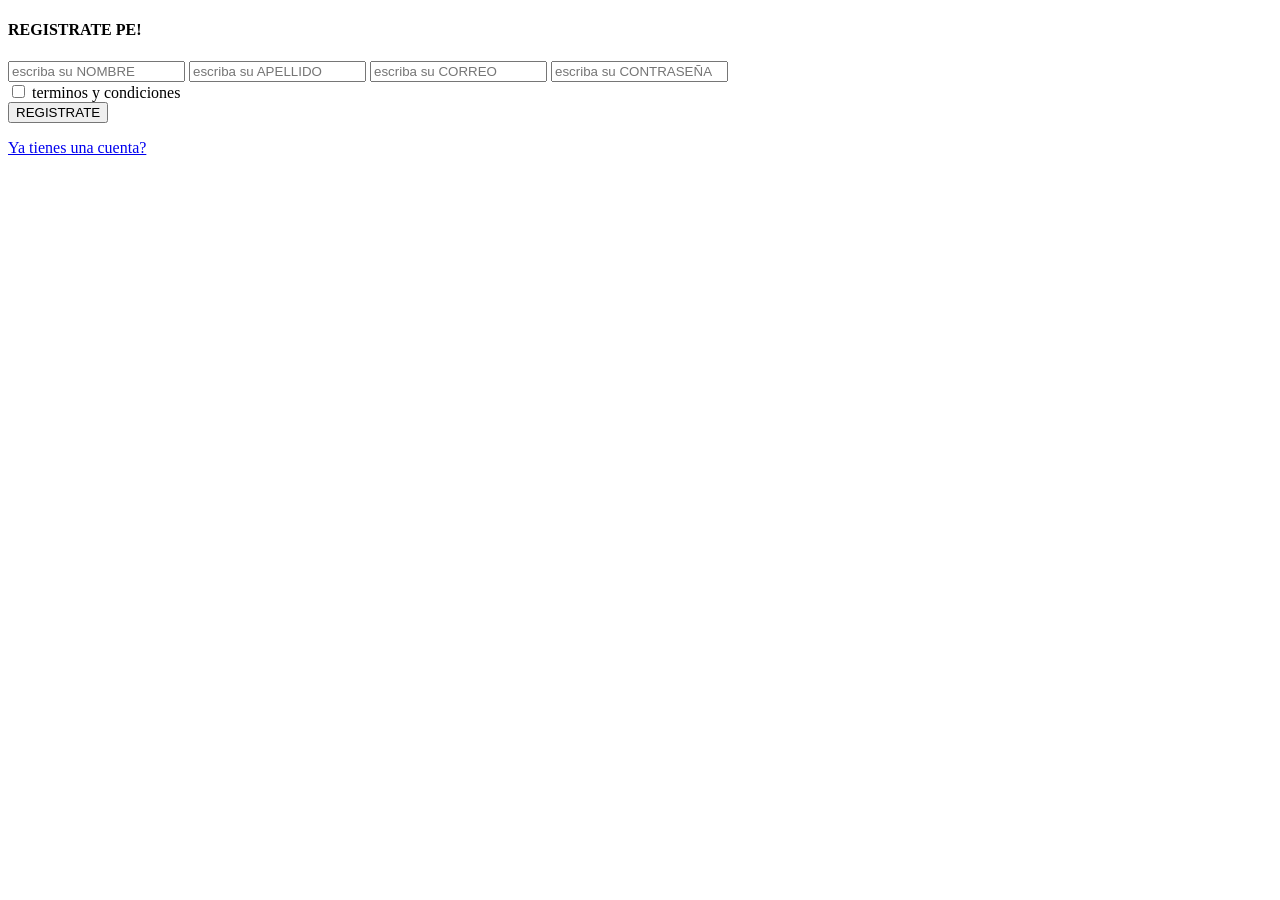
==== index.html @ 153dcfad "Create index.html" ====
<!DOCTYPE html>
<html lang="en">
<head>
    <meta charset="UTF-8">
    <meta http-equiv="X-UA-Compatible" content="IE=edge">
    <meta name="viewport" content="width=device-width, initial-scale=1.0">
    <link rel="stylesheet" href="estilos.css">
    <title>FORMULARIO</title>
    <script src="java.js"></script>
</head>
<body>
    <form action="ancajimatitoperu@gmail.com" method="get" onsubmit="return validar();">
    <div class="formulario">
        <h4>REGISTRATE PE!</h4>
        <input class="registro" id="nombre" type="text" name="name" placeholder="escriba su NOMBRE" >
        <input class="registro" id="apellido" type="text"  name="apellido"placeholder="escriba su APELLIDO" >
        <input class="registro" id="correo" type="email" name="mail" placeholder="escriba su CORREO" required >
        <input class="registro" id="password" type="password" name="password" placeholder="escriba su CONTRASEÑA" >
        
        <div class="termino">
            <input  id="chet" type="checkbox" >
            <label for="chet"> terminos y condiciones</label>
           
        </div>
        
        <input id="botom" type="submit" value="REGISTRATE" >
        <P><a href="#">Ya tienes una cuenta?</a></P>
        
    </div>
</form>
</body>
</html>
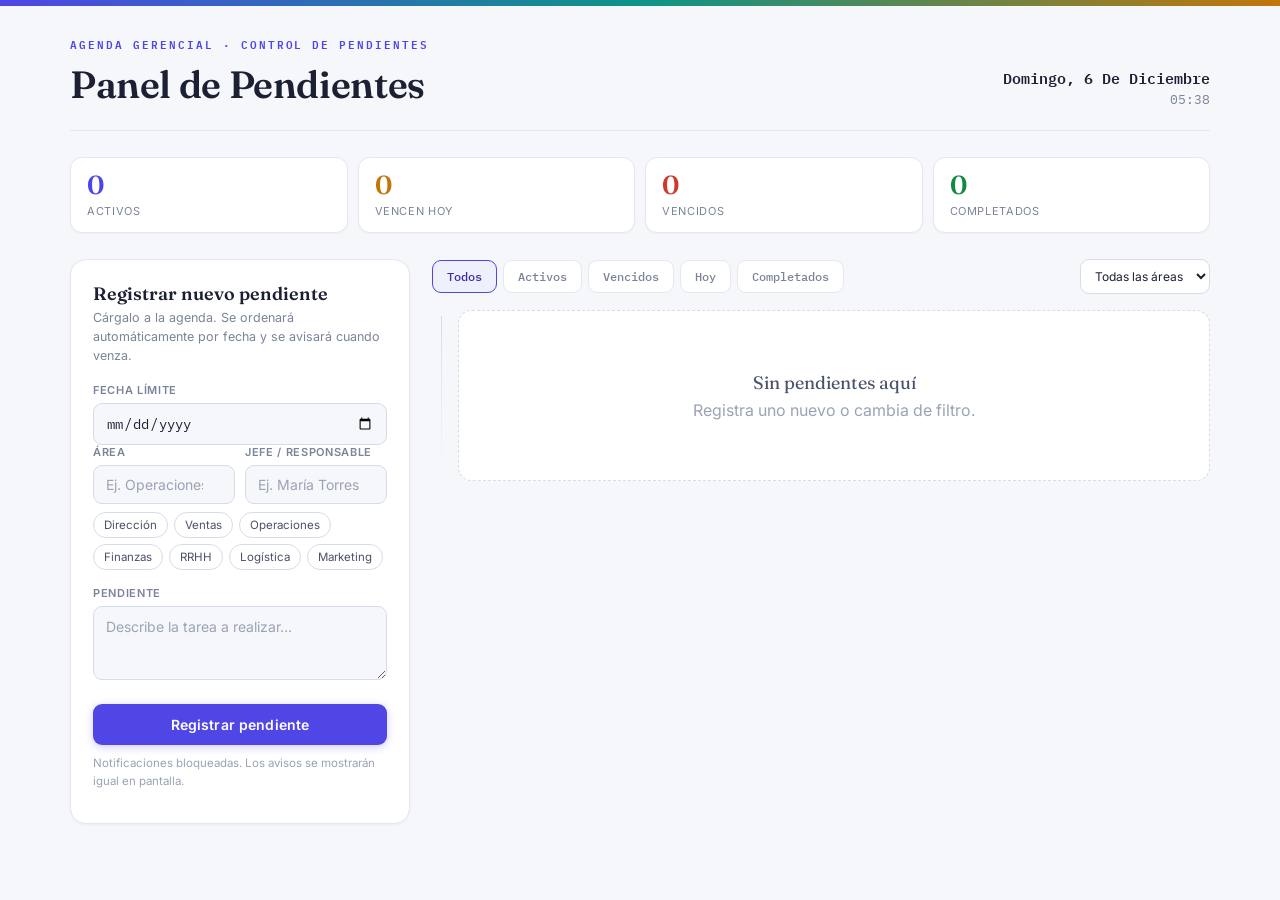
==== commit 448b3bc4: "Add files via upload" ====
--- a/index.html
+++ b/index.html
@@ -1,32 +1,796 @@
 <!DOCTYPE html>
-<html lang="en">
+<html lang="es">
 <head>
-    <meta charset="UTF-8">
-    <meta http-equiv="X-UA-Compatible" content="IE=edge">
-    <meta name="viewport" content="width=device-width, initial-scale=1.0">
-    <link rel="stylesheet" href="estilos.css">
-    <title>FORMULARIO</title>
-    <script src="java.js"></script>
+<meta charset="UTF-8">
+<meta name="viewport" content="width=device-width, initial-scale=1.0">
+<title>Panel de Pendientes</title>
+<link rel="preconnect" href="https://fonts.googleapis.com">
+<link href="https://fonts.googleapis.com/css2?family=Fraunces:opsz,wght@9..144,500;9..144,600;9..144,700&family=Inter:wght@400;500;600;700&family=IBM+Plex+Mono:wght@400;500;600&display=swap" rel="stylesheet">
+<style>
+  :root{
+    --bg:#f5f7fb;
+    --bg-band:#eef1fa;
+    --card:#ffffff;
+    --ink:#1b2033;
+    --ink-soft:#4a5169;
+    --slate-400:#7a8399;
+    --slate-500:#9aa3b5;
+    --border:#e5e8f1;
+    --border-strong:#d7dcea;
+
+    --indigo:#4f46e5;
+    --indigo-soft:#eef0fd;
+    --indigo-ink:#3730a3;
+
+    --teal:#0d9488;
+    --teal-soft:#e3f6f3;
+
+    --green:#15883f;
+    --green-soft:#e7f7ec;
+
+    --amber:#c2760a;
+    --amber-soft:#fdf1de;
+
+    --red:#d1372f;
+    --red-soft:#fdeae8;
+
+    --violet:#7c3aed;
+    --violet-soft:#f2ecfd;
+
+    --avatar-1:#4f46e5; --avatar-2:#0d9488; --avatar-3:#c2760a;
+    --avatar-4:#d1372f; --avatar-5:#7c3aed; --avatar-6:#0f766e;
+  }
+  *{box-sizing:border-box;}
+  html,body{margin:0;padding:0;}
+  body{
+    background:var(--bg);
+    color:var(--ink);
+    font-family:'Inter',sans-serif;
+    min-height:100vh;
+    -webkit-font-smoothing:antialiased;
+  }
+  ::selection{background:var(--indigo);color:#fff;}
+
+  .top-band{height:6px;background:linear-gradient(90deg,var(--indigo),var(--teal) 50%,var(--amber));}
+
+  .shell{max-width:1180px;margin:0 auto;padding:28px 20px 64px;}
+
+  header.top{
+    display:flex;justify-content:space-between;align-items:flex-end;
+    flex-wrap:wrap;gap:18px;
+    padding-bottom:22px;margin-bottom:26px;
+    border-bottom:1px solid var(--border);
+  }
+  .brand-eyebrow{
+    font-family:'IBM Plex Mono',monospace;
+    font-size:11px;letter-spacing:.18em;text-transform:uppercase;
+    color:var(--indigo);margin-bottom:8px;font-weight:600;
+  }
+  h1{
+    font-family:'Fraunces',serif;
+    font-weight:600;font-size:clamp(26px,3.4vw,38px);
+    margin:0;letter-spacing:-0.01em;color:var(--ink);
+  }
+  .clock{
+    font-family:'IBM Plex Mono',monospace;
+    text-align:right;color:var(--slate-400);font-size:13px;
+  }
+  .clock .day{color:var(--ink);font-size:15px;font-weight:600;text-transform:capitalize;}
+
+  .stats{display:flex;gap:10px;flex-wrap:wrap;margin-bottom:26px;}
+  .stat{
+    flex:1;min-width:130px;
+    background:var(--card);border:1px solid var(--border);
+    border-radius:12px;padding:14px 16px;
+    display:flex;flex-direction:column;gap:6px;
+    box-shadow:0 1px 2px rgba(20,25,50,.04);
+  }
+  .stat .num{font-family:'Fraunces',serif;font-size:26px;font-weight:600;line-height:1;}
+  .stat .lbl{font-size:11px;letter-spacing:.06em;text-transform:uppercase;color:var(--slate-400);}
+  .stat.vencidos .num{color:var(--red);}
+  .stat.hoy .num{color:var(--amber);}
+  .stat.activos .num{color:var(--indigo);}
+  .stat.completados .num{color:var(--green);}
+
+  .grid{display:grid;grid-template-columns:340px 1fr;gap:22px;align-items:start;}
+  @media (max-width:820px){.grid{grid-template-columns:1fr;}}
+
+  .panel{
+    background:var(--card);
+    border:1px solid var(--border);
+    border-radius:16px;
+    padding:22px;
+    box-shadow:0 1px 3px rgba(20,25,50,.05);
+  }
+  .panel-title{
+    font-family:'Fraunces',serif;font-weight:600;font-size:18px;
+    margin:0 0 4px;color:var(--ink);
+  }
+  .panel-sub{font-size:12.5px;color:var(--slate-400);margin:0 0 18px;line-height:1.5;}
+
+  label{
+    display:block;font-size:11px;letter-spacing:.06em;text-transform:uppercase;
+    color:var(--slate-400);margin-bottom:6px;margin-top:16px;font-weight:600;
+  }
+  label:first-of-type{margin-top:0;}
+  input[type=date], input[type=text], select, textarea{
+    width:100%;background:var(--bg);border:1px solid var(--border-strong);
+    color:var(--ink);border-radius:9px;padding:10px 12px;
+    font-family:'Inter',sans-serif;font-size:14px;
+    transition:border-color .15s ease, box-shadow .15s ease;
+  }
+  input[type=date]{font-family:'IBM Plex Mono',monospace;}
+  input::placeholder, textarea::placeholder{color:var(--slate-500);}
+  input:focus, select:focus, textarea:focus{
+    outline:none;border-color:var(--indigo);box-shadow:0 0 0 3px var(--indigo-soft);
+  }
+  textarea{resize:vertical;min-height:74px;line-height:1.4;}
+
+  .two-col{display:flex;gap:10px;}
+  .two-col > div{flex:1;min-width:0;}
+
+  .area-chips{display:flex;flex-wrap:wrap;gap:6px;margin-top:8px;}
+  .chip{
+    font-size:11.5px;padding:5px 10px;border-radius:20px;
+    border:1px solid var(--border-strong);color:var(--ink-soft);
+    cursor:pointer;background:#fff;font-family:'Inter',sans-serif;
+  }
+  .chip.active, .chip:hover{border-color:var(--teal);color:var(--teal);background:var(--teal-soft);}
+
+  .btn-primary{
+    margin-top:20px;width:100%;
+    background:var(--indigo);color:#fff;
+    border:none;border-radius:9px;padding:12px 16px;
+    font-family:'Inter',sans-serif;font-weight:600;font-size:14px;
+    cursor:pointer;transition:filter .15s ease;
+    letter-spacing:.01em;
+    box-shadow:0 2px 8px rgba(79,70,229,.28);
+  }
+  .btn-primary:hover{filter:brightness(1.06);}
+  .btn-primary:active{filter:brightness(0.95);}
+
+  .form-note{font-size:11.5px;color:var(--slate-500);margin-top:10px;line-height:1.5;}
+
+  .tabs{display:flex;gap:6px;margin-bottom:16px;flex-wrap:wrap;align-items:center;}
+  .tab{
+    font-family:'IBM Plex Mono',monospace;font-size:12px;
+    padding:8px 14px;border-radius:9px;border:1px solid var(--border);
+    background:var(--card);color:var(--slate-400);cursor:pointer;font-weight:500;
+  }
+  .tab.active{background:var(--indigo-soft);border-color:var(--indigo);color:var(--indigo-ink);}
+
+  .area-select-wrap{display:flex;align-items:center;gap:8px;margin-left:auto;}
+  .area-select-wrap select{width:auto;padding:8px 10px;font-size:12px;background:#fff;}
+
+  .rail{position:relative;padding-left:26px;}
+  .rail::before{
+    content:'';position:absolute;left:9px;top:6px;bottom:6px;width:1px;
+    background:linear-gradient(to bottom, var(--border-strong), transparent);
+  }
+  .task{
+    position:relative;margin-bottom:14px;
+    background:var(--card);border:1px solid var(--border);
+    border-radius:14px;padding:16px 18px;
+    box-shadow:0 1px 2px rgba(20,25,50,.04);
+  }
+  .task::before{
+    content:'';position:absolute;left:-26px;top:22px;
+    width:11px;height:11px;border-radius:50%;
+    background:#fff;border:2px solid var(--slate-500);
+  }
+  .task.estado-vencido::before{background:var(--red);border-color:var(--red);box-shadow:0 0 0 4px var(--red-soft);}
+  .task.estado-hoy::before{background:var(--amber);border-color:var(--amber);box-shadow:0 0 0 4px var(--amber-soft);}
+  .task.estado-completado::before{background:var(--green);border-color:var(--green);}
+  .task.estado-activo::before{background:#fff;border-color:var(--slate-400);}
+  .task.estado-completado{opacity:.72;background:var(--bg-band);}
+
+  .task-top{display:flex;justify-content:space-between;gap:12px;align-items:flex-start;flex-wrap:wrap;}
+  .task-meta{display:flex;align-items:center;gap:10px;flex-wrap:wrap;}
+  .date-chip{
+    font-family:'IBM Plex Mono',monospace;font-size:12px;font-weight:600;
+    color:var(--ink);background:var(--bg);border:1px solid var(--border-strong);
+    border-radius:7px;padding:4px 9px;white-space:nowrap;
+  }
+  .area-tag{
+    font-size:11px;letter-spacing:.04em;text-transform:uppercase;font-weight:600;
+    color:var(--teal);background:var(--teal-soft);border:1px solid transparent;
+    border-radius:20px;padding:4px 10px;
+  }
+  .resp-chip{display:flex;align-items:center;gap:6px;font-size:12px;color:var(--ink-soft);}
+  .avatar{
+    width:20px;height:20px;border-radius:50%;color:#fff;font-size:10.5px;font-weight:700;
+    display:flex;align-items:center;justify-content:center;font-family:'Inter',sans-serif;flex:none;
+  }
+  .badge{
+    font-family:'IBM Plex Mono',monospace;font-size:10.5px;letter-spacing:.08em;
+    text-transform:uppercase;padding:3px 8px;border-radius:6px;font-weight:700;
+  }
+  .badge.vencido{background:var(--red-soft);color:var(--red);}
+  .badge.hoy{background:var(--amber-soft);color:var(--amber);}
+  .badge.completado{background:var(--green-soft);color:var(--green);}
+  .badge.reprogramado{background:var(--violet-soft);color:var(--violet);}
+
+  .task-text{margin:12px 0 0;font-size:14.5px;line-height:1.5;color:var(--ink-soft);}
+  .task.estado-completado .task-text{text-decoration:line-through;text-decoration-color:var(--slate-500);}
+
+  .solucion-box{
+    margin-top:10px;padding:10px 12px;background:var(--green-soft);border-radius:9px;
+    font-size:12.5px;color:#0f5c2c;line-height:1.5;
+  }
+  .solucion-box b{font-family:'IBM Plex Mono',monospace;font-size:10.5px;letter-spacing:.06em;text-transform:uppercase;display:block;margin-bottom:3px;}
+
+  .task-actions{display:flex;gap:8px;margin-top:14px;flex-wrap:wrap;}
+  .action-btn{
+    display:inline-flex;align-items:center;gap:6px;
+    font-family:'Inter',sans-serif;font-size:12.5px;font-weight:600;
+    border-radius:8px;padding:7px 12px;cursor:pointer;border:1px solid var(--border-strong);
+    background:#fff;color:var(--ink-soft);transition:all .15s ease;
+  }
+  .action-btn:hover{border-color:var(--indigo);color:var(--indigo);}
+  .action-btn.done{border-color:var(--green);color:var(--green);}
+  .action-btn.done:hover{background:var(--green-soft);}
+  .action-btn.postpone{border-color:var(--amber);color:var(--amber);}
+  .action-btn.postpone:hover{background:var(--amber-soft);}
+  .action-btn.undo{border-color:var(--slate-500);}
+  .action-btn.delete{color:var(--red);}
+  .action-btn.delete:hover{background:var(--red-soft);border-color:var(--red);}
+
+  .history{margin-top:10px;font-size:11px;color:var(--slate-500);font-family:'IBM Plex Mono',monospace;}
+
+  .edit-box{
+    margin-top:14px;padding:14px;border-radius:11px;
+    background:var(--bg);border:1px dashed var(--border-strong);
+  }
+  .edit-box .row{display:flex;gap:10px;flex-wrap:wrap;}
+  .edit-box .row > div{flex:1;min-width:160px;}
+  .edit-actions{display:flex;gap:8px;margin-top:12px;}
+  .save-btn{background:var(--amber);color:#fff;border:none;border-radius:8px;padding:8px 14px;font-weight:600;font-size:12.5px;cursor:pointer;}
+  .cancel-btn{background:transparent;color:var(--slate-400);border:1px solid var(--border-strong);border-radius:8px;padding:8px 14px;font-size:12.5px;cursor:pointer;}
+
+  .empty{
+    text-align:center;padding:60px 20px;color:var(--slate-500);
+    border:1px dashed var(--border-strong);border-radius:14px;background:var(--card);
+  }
+  .empty .big{font-family:'Fraunces',serif;font-size:18px;color:var(--ink-soft);margin-bottom:6px;}
+
+  #toast-wrap{position:fixed;top:18px;right:18px;z-index:999;display:flex;flex-direction:column;gap:10px;max-width:320px;}
+  .toast{
+    background:#fff;border:1px solid var(--border);border-left:4px solid var(--indigo);border-radius:11px;
+    padding:14px 16px;box-shadow:0 10px 28px rgba(30,35,70,.14);
+    animation:slidein .25s ease;
+  }
+  .toast .t-title{font-family:'IBM Plex Mono',monospace;font-size:10.5px;letter-spacing:.1em;color:var(--indigo);text-transform:uppercase;margin-bottom:4px;font-weight:700;}
+  .toast .t-body{font-size:13px;color:var(--ink);line-height:1.4;}
+  @keyframes slidein{from{transform:translateX(20px);opacity:0;}to{transform:translateX(0);opacity:1;}}
+
+  .notif-banner{
+    display:flex;align-items:center;justify-content:space-between;gap:12px;
+    background:var(--indigo-soft);border:1px solid #d9d5fb;border-radius:12px;
+    padding:10px 14px;margin-bottom:18px;font-size:12.5px;color:var(--indigo-ink);
+  }
+  .notif-banner button{
+    background:var(--indigo);border:none;color:#fff;flex:none;
+    border-radius:7px;padding:7px 14px;font-size:12px;cursor:pointer;font-family:'Inter',sans-serif;font-weight:600;
+  }
+
+  /* ---------- MODAL ---------- */
+  .modal-overlay{
+    position:fixed;inset:0;background:rgba(27,32,51,.45);
+    display:none;align-items:center;justify-content:center;z-index:1000;padding:20px;
+  }
+  .modal-overlay.open{display:flex;}
+  .modal-box{
+    background:#fff;border-radius:16px;max-width:440px;width:100%;
+    padding:26px;box-shadow:0 24px 60px rgba(20,25,50,.25);
+  }
+  .modal-eyebrow{font-family:'IBM Plex Mono',monospace;font-size:10.5px;letter-spacing:.1em;text-transform:uppercase;color:var(--green);font-weight:700;margin-bottom:6px;}
+  .modal-title{font-family:'Fraunces',serif;font-size:20px;font-weight:600;margin:0 0 6px;color:var(--ink);}
+  .modal-sub{font-size:13px;color:var(--slate-400);margin:0 0 16px;line-height:1.5;}
+  .modal-box textarea{min-height:90px;}
+  .modal-actions{display:flex;flex-direction:column;gap:8px;margin-top:16px;}
+  .modal-btn-primary{
+    background:var(--green);color:#fff;border:none;border-radius:9px;padding:12px 16px;
+    font-weight:600;font-size:14px;cursor:pointer;font-family:'Inter',sans-serif;
+  }
+  .modal-btn-secondary{
+    background:#fff;color:var(--ink-soft);border:1px solid var(--border-strong);border-radius:9px;
+    padding:11px 16px;font-weight:600;font-size:13.5px;cursor:pointer;font-family:'Inter',sans-serif;
+  }
+  .modal-btn-cancel{
+    background:transparent;color:var(--slate-400);border:none;padding:8px;font-size:12.5px;
+    cursor:pointer;font-family:'Inter',sans-serif;text-align:center;
+  }
+</style>
 </head>
 <body>
-    <form action="ancajimatitoperu@gmail.com" method="get" onsubmit="return validar();">
-    <div class="formulario">
-        <h4>REGISTRATE PE!</h4>
-        <input class="registro" id="nombre" type="text" name="name" placeholder="escriba su NOMBRE" >
-        <input class="registro" id="apellido" type="text"  name="apellido"placeholder="escriba su APELLIDO" >
-        <input class="registro" id="correo" type="email" name="mail" placeholder="escriba su CORREO" required >
-        <input class="registro" id="password" type="password" name="password" placeholder="escriba su CONTRASEÑA" >
-        
-        <div class="termino">
-            <input  id="chet" type="checkbox" >
-            <label for="chet"> terminos y condiciones</label>
-           
+<div class="top-band"></div>
+<div id="toast-wrap"></div>
+
+<!-- COMPLETION MODAL -->
+<div class="modal-overlay" id="modal-overlay">
+  <div class="modal-box">
+    <div class="modal-eyebrow">Marcar como realizado</div>
+    <p class="modal-title">¿Cómo se le dio solución?</p>
+    <p class="modal-sub">Es opcional. Puedes describirlo brevemente o simplemente omitir este paso.</p>
+    <textarea id="modal-solucion" placeholder="Ej. Se coordinó con el proveedor y se cerró el contrato…"></textarea>
+    <div class="modal-actions">
+      <button class="modal-btn-primary" id="modal-guardar">Guardar y marcar como realizado</button>
+      <button class="modal-btn-secondary" id="modal-omitir">Omitir y marcar como realizado</button>
+      <button class="modal-btn-cancel" id="modal-cancelar">Cancelar</button>
+    </div>
+  </div>
+</div>
+
+<div class="shell">
+  <header class="top">
+    <div>
+      <div class="brand-eyebrow">Agenda gerencial · control de pendientes</div>
+      <h1>Panel de Pendientes</h1>
+    </div>
+    <div class="clock">
+      <div class="day" id="clock-day">—</div>
+      <div id="clock-time">—</div>
+    </div>
+  </header>
+
+  <div id="notif-banner-slot"></div>
+
+  <div class="stats">
+    <div class="stat activos"><div class="num" id="st-activos">0</div><div class="lbl">Activos</div></div>
+    <div class="stat hoy"><div class="num" id="st-hoy">0</div><div class="lbl">Vencen hoy</div></div>
+    <div class="stat vencidos"><div class="num" id="st-vencidos">0</div><div class="lbl">Vencidos</div></div>
+    <div class="stat completados"><div class="num" id="st-completados">0</div><div class="lbl">Completados</div></div>
+  </div>
+
+  <div class="grid">
+    <!-- FORM -->
+    <div class="panel">
+      <p class="panel-title">Registrar nuevo pendiente</p>
+      <p class="panel-sub">Cárgalo a la agenda. Se ordenará automáticamente por fecha y se avisará cuando venza.</p>
+
+      <label for="f-fecha">Fecha límite</label>
+      <input type="date" id="f-fecha">
+
+      <div class="two-col">
+        <div>
+          <label for="f-area">Área</label>
+          <input type="text" id="f-area" placeholder="Ej. Operaciones" list="area-list">
+          <datalist id="area-list"></datalist>
         </div>
-        
-        <input id="botom" type="submit" value="REGISTRATE" >
-        <P><a href="#">Ya tienes una cuenta?</a></P>
-        
+        <div>
+          <label for="f-resp">Jefe / Responsable</label>
+          <input type="text" id="f-resp" placeholder="Ej. María Torres" list="resp-list">
+          <datalist id="resp-list"></datalist>
+        </div>
+      </div>
+      <div class="area-chips" id="area-chips"></div>
+
+      <label for="f-texto">Pendiente</label>
+      <textarea id="f-texto" placeholder="Describe la tarea a realizar…"></textarea>
+
+      <button class="btn-primary" id="btn-registrar">Registrar pendiente</button>
+      <p class="form-note" id="notif-status">Verificando permisos de notificación…</p>
     </div>
-</form>
+
+    <!-- LIST -->
+    <div>
+      <div class="tabs">
+        <button class="tab active" data-filter="todos">Todos</button>
+        <button class="tab" data-filter="activos">Activos</button>
+        <button class="tab" data-filter="vencidos">Vencidos</button>
+        <button class="tab" data-filter="hoy">Hoy</button>
+        <button class="tab" data-filter="completados">Completados</button>
+        <div class="area-select-wrap">
+          <select id="area-filter"><option value="">Todas las áreas</option></select>
+        </div>
+      </div>
+
+      <div class="rail" id="task-list"></div>
+    </div>
+  </div>
+</div>
+
+<script>
+(function(){
+  const AREAS_SUGERIDAS = ["Dirección","Ventas","Operaciones","Finanzas","RRHH","Logística","Marketing"];
+  const STORAGE_KEY = "pendientes:v2";
+  const NOTIF_KEY = "notificados:v2";
+  const AVATAR_COLORS = ["var(--avatar-1)","var(--avatar-2)","var(--avatar-3)","var(--avatar-4)","var(--avatar-5)","var(--avatar-6)"];
+
+  let tasks = [];
+  let notified = {};
+  let currentFilter = "todos";
+  let currentArea = "";
+  let editingId = null;
+  let completingId = null;
+
+  const $ = (id) => document.getElementById(id);
+
+  function todayStr(){ return new Date().toISOString().slice(0,10); }
+
+  function fmtDate(dateStr){
+    const [y,m,d] = dateStr.split('-').map(Number);
+    const dt = new Date(y, m-1, d);
+    const weekday = dt.toLocaleDateString('es-ES',{weekday:'short'}).replace('.','');
+    const day = String(d).padStart(2,'0');
+    const month = dt.toLocaleDateString('es-ES',{month:'short'}).replace('.','');
+    return {top:`${day} ${month}`, sub: weekday};
+  }
+
+  function estadoDe(t){
+    if(t.estado === 'completado') return 'completado';
+    if(t.fecha < todayStr()) return 'vencido';
+    if(t.fecha === todayStr()) return 'hoy';
+    return 'activo';
+  }
+
+  function uid(){ return 'p' + Date.now().toString(36) + Math.random().toString(36).slice(2,7); }
+
+  function avatarColor(name){
+    let h = 0;
+    for(let i=0;i<name.length;i++) h = (h*31 + name.charCodeAt(i)) >>> 0;
+    return AVATAR_COLORS[h % AVATAR_COLORS.length];
+  }
+  function initials(name){
+    const parts = name.trim().split(/\s+/).filter(Boolean);
+    if(parts.length===0) return '?';
+    if(parts.length===1) return parts[0][0].toUpperCase();
+    return (parts[0][0]+parts[1][0]).toUpperCase();
+  }
+
+  // ---------- STORAGE ----------
+  async function loadTasks(){
+    try{
+      const res = await window.storage.get(STORAGE_KEY, true);
+      tasks = res && res.value ? JSON.parse(res.value) : [];
+    }catch(e){ tasks = []; }
+    try{
+      const res2 = await window.storage.get(NOTIF_KEY, true);
+      notified = res2 && res2.value ? JSON.parse(res2.value) : {};
+    }catch(e){ notified = {}; }
+  }
+  async function saveTasks(){
+    try{ await window.storage.set(STORAGE_KEY, JSON.stringify(tasks), true); }
+    catch(e){ toast('Error de guardado','No se pudo guardar en el almacenamiento.'); }
+  }
+  async function saveNotified(){
+    try{ await window.storage.set(NOTIF_KEY, JSON.stringify(notified), true); }catch(e){}
+  }
+
+  function tickClock(){
+    const d = new Date();
+    $('clock-day').textContent = d.toLocaleDateString('es-ES',{weekday:'long', day:'numeric', month:'long'});
+    $('clock-time').textContent = d.toLocaleTimeString('es-ES',{hour:'2-digit',minute:'2-digit'});
+  }
+
+  function renderAreaChips(){
+    const wrap = $('area-chips');
+    wrap.innerHTML = '';
+    AREAS_SUGERIDAS.forEach(a=>{
+      const b = document.createElement('button');
+      b.type='button'; b.className='chip'; b.textContent = a;
+      b.onclick = ()=>{ $('f-area').value = a; };
+      wrap.appendChild(b);
+    });
+    const dl = $('area-list');
+    dl.innerHTML = AREAS_SUGERIDAS.map(a=>`<option value="${a}">`).join('');
+  }
+
+  function refreshFilterOptions(){
+    const sel = $('area-filter');
+    const current = sel.value;
+    const areas = Array.from(new Set(tasks.map(t=>t.area).filter(Boolean))).sort();
+    sel.innerHTML = '<option value="">Todas las áreas</option>' + areas.map(a=>`<option value="${a}">${a}</option>`).join('');
+    sel.value = areas.includes(current) ? current : '';
+
+    const resps = Array.from(new Set(tasks.map(t=>t.responsable).filter(Boolean))).sort();
+    $('resp-list').innerHTML = resps.map(r=>`<option value="${r}">`).join('');
+  }
+
+  function toast(title, body){
+    const wrap = $('toast-wrap');
+    const el = document.createElement('div');
+    el.className='toast';
+    el.innerHTML = `<div class="t-title">${title}</div><div class="t-body">${body}</div>`;
+    wrap.appendChild(el);
+    setTimeout(()=>{ el.style.transition='opacity .3s'; el.style.opacity='0'; setTimeout(()=>el.remove(),300); }, 5000);
+  }
+
+  async function setupNotifications(){
+    const statusEl = $('notif-status');
+    if(!('Notification' in window)){
+      statusEl.textContent = 'Este navegador no admite notificaciones del sistema. Los avisos se mostrarán aquí en pantalla mientras la agenda esté abierta.';
+      renderNotifBanner(false); return;
+    }
+    if(Notification.permission === 'granted'){
+      statusEl.textContent = 'Notificaciones activas mientras esta pestaña esté abierta.';
+      renderNotifBanner(false);
+    } else if (Notification.permission === 'denied'){
+      statusEl.textContent = 'Notificaciones bloqueadas. Los avisos se mostrarán igual en pantalla.';
+      renderNotifBanner(false);
+    } else {
+      statusEl.textContent = 'Activa las notificaciones para recibir avisos cuando llegue la fecha.';
+      renderNotifBanner(true);
+    }
+  }
+
+  function renderNotifBanner(showButton){
+    const slot = $('notif-banner-slot');
+    if(!showButton){ slot.innerHTML=''; return; }
+    slot.innerHTML = `<div class="notif-banner">
+      <span>Los avisos funcionan mientras esta pestaña esté abierta en tu navegador — no llegan como notificación push con la app cerrada. Actívalos para verlos apenas venza un pendiente.</span>
+      <button id="btn-activar-notif">Activar avisos</button>
+    </div>`;
+    $('btn-activar-notif').onclick = async ()=>{ try{ await Notification.requestPermission(); setupNotifications(); }catch(e){} };
+  }
+
+  function checkDueNotifications(){
+    const today = todayStr();
+    tasks.forEach(t=>{
+      if(t.estado === 'completado') return;
+      if(t.fecha === today && notified[t.id] !== today){
+        notified[t.id] = today;
+        fireNotification(t);
+      }
+    });
+    saveNotified();
+  }
+
+  function fireNotification(t){
+    toast('Pendiente vence hoy', `[${t.area || 'General'}] ${t.texto}`);
+    if('Notification' in window && Notification.permission === 'granted'){
+      try{ new Notification('Pendiente gerencial — vence hoy', { body: `${t.area ? '['+t.area+'] ' : ''}${t.texto}` }); }catch(e){}
+    }
+  }
+
+  // ---------- CRUD ----------
+  async function registrar(){
+    const fecha = $('f-fecha').value;
+    const area = $('f-area').value.trim();
+    const responsable = $('f-resp').value.trim();
+    const texto = $('f-texto').value.trim();
+    if(!fecha || !texto){
+      toast('Faltan datos', 'Ingresa al menos la fecha y la descripción del pendiente.');
+      return;
+    }
+    tasks.push({
+      id: uid(), fecha, area, responsable, texto,
+      estado: 'pendiente', solucion: '', aplazamientos: [], createdAt: Date.now()
+    });
+    $('f-fecha').value=''; $('f-area').value=''; $('f-resp').value=''; $('f-texto').value='';
+    await saveTasks();
+    refreshFilterOptions();
+    render();
+    toast('Pendiente registrado', texto);
+  }
+
+  function abrirModalCompletar(id){
+    completingId = id;
+    $('modal-solucion').value = '';
+    $('modal-overlay').classList.add('open');
+    setTimeout(()=>$('modal-solucion').focus(), 50);
+  }
+  function cerrarModal(){ completingId = null; $('modal-overlay').classList.remove('open'); }
+
+  async function confirmarCompletar(conSolucion){
+    if(!completingId) return;
+    const t = tasks.find(x=>x.id===completingId);
+    if(!t){ cerrarModal(); return; }
+    t.estado = 'completado';
+    t.completedAt = Date.now();
+    t.solucion = conSolucion ? $('modal-solucion').value.trim() : '';
+    cerrarModal();
+    await saveTasks();
+    render();
+    toast('Pendiente realizado', t.texto);
+  }
+
+  async function reabrir(id){
+    const t = tasks.find(x=>x.id===id);
+    if(!t) return;
+    t.estado = 'pendiente'; delete t.completedAt;
+    await saveTasks();
+    render();
+  }
+
+  async function eliminar(id){
+    tasks = tasks.filter(x=>x.id!==id);
+    await saveTasks();
+    refreshFilterOptions();
+    render();
+  }
+
+  async function guardarAplazamiento(id){
+    const t = tasks.find(x=>x.id===id);
+    if(!t) return;
+    const nuevaFecha = $('edit-fecha-'+id).value;
+    const nuevoTexto = $('edit-texto-'+id).value.trim();
+    const nuevaArea = $('edit-area-'+id).value.trim();
+    const nuevoResp = $('edit-resp-'+id).value.trim();
+    if(!nuevaFecha || !nuevoTexto){
+      toast('Faltan datos','Verifica la fecha y la descripción.');
+      return;
+    }
+    if(nuevaFecha !== t.fecha){
+      t.aplazamientos.push({de: t.fecha, a: nuevaFecha, fecha: Date.now()});
+    }
+    t.fecha = nuevaFecha; t.texto = nuevoTexto; t.area = nuevaArea; t.responsable = nuevoResp;
+    editingId = null;
+    await saveTasks();
+    refreshFilterOptions();
+    render();
+    toast('Pendiente reprogramado', `Nueva fecha: ${nuevaFecha}`);
+  }
+
+  // ---------- RENDER ----------
+  function computeStats(){
+    let activos=0, hoy=0, vencidos=0, completados=0;
+    tasks.forEach(t=>{
+      const e = estadoDe(t);
+      if(e==='completado') completados++;
+      else if(e==='vencido') vencidos++;
+      else if(e==='hoy') hoy++;
+      else activos++;
+    });
+    $('st-activos').textContent = activos+hoy+vencidos;
+    $('st-hoy').textContent = hoy;
+    $('st-vencidos').textContent = vencidos;
+    $('st-completados').textContent = completados;
+  }
+
+  function filteredTasks(){
+    return tasks.filter(t=>{
+      const e = estadoDe(t);
+      if(currentArea && t.area !== currentArea) return false;
+      if(currentFilter==='todos') return true;
+      if(currentFilter==='activos') return e==='activo' || e==='hoy';
+      if(currentFilter==='vencidos') return e==='vencido';
+      if(currentFilter==='hoy') return e==='hoy';
+      if(currentFilter==='completados') return e==='completado';
+      return true;
+    }).sort((a,b)=>{
+      if(a.estado==='completado' && b.estado!=='completado') return 1;
+      if(b.estado==='completado' && a.estado!=='completado') return -1;
+      return a.fecha.localeCompare(b.fecha);
+    });
+  }
+
+  function render(){
+    computeStats();
+    const list = $('task-list');
+    const items = filteredTasks();
+    if(items.length===0){
+      list.innerHTML = `<div class="empty"><div class="big">Sin pendientes aquí</div>Registra uno nuevo o cambia de filtro.</div>`;
+      return;
+    }
+    list.innerHTML = items.map(t=>renderTask(t)).join('');
+
+    items.forEach(t=>{
+      const done = document.getElementById('act-done-'+t.id);
+      if(done) done.onclick = ()=>abrirModalCompletar(t.id);
+      const undo = document.getElementById('act-undo-'+t.id);
+      if(undo) undo.onclick = ()=>reabrir(t.id);
+      const del = document.getElementById('act-del-'+t.id);
+      if(del) del.onclick = ()=>{ if(confirm('¿Eliminar este pendiente definitivamente?')) eliminar(t.id); };
+      const postpone = document.getElementById('act-postpone-'+t.id);
+      if(postpone) postpone.onclick = ()=>{ editingId = (editingId===t.id) ? null : t.id; render(); };
+      const save = document.getElementById('save-'+t.id);
+      if(save) save.onclick = ()=>guardarAplazamiento(t.id);
+      const cancel = document.getElementById('cancel-'+t.id);
+      if(cancel) cancel.onclick = ()=>{ editingId=null; render(); };
+    });
+  }
+
+  function renderTask(t){
+    const e = estadoDe(t);
+    const d = fmtDate(t.fecha);
+    let badge = '';
+    if(e==='vencido') badge = '<span class="badge vencido">Vencido</span>';
+    else if(e==='hoy') badge = '<span class="badge hoy">Hoy</span>';
+    else if(e==='completado') badge = '<span class="badge completado">Realizado</span>';
+    const repBadge = t.aplazamientos.length>0 ? `<span class="badge reprogramado">Reprogramado ×${t.aplazamientos.length}</span>` : '';
+
+    let actions = '';
+    if(e==='completado'){
+      actions = `<button class="action-btn undo" id="act-undo-${t.id}">↺ Reabrir</button>
+                 <button class="action-btn delete" id="act-del-${t.id}">Eliminar</button>`;
+    } else {
+      actions = `<button class="action-btn done" id="act-done-${t.id}">✓ Realizado</button>
+                 <button class="action-btn postpone" id="act-postpone-${t.id}">⏳ Aplazar</button>
+                 <button class="action-btn delete" id="act-del-${t.id}">Eliminar</button>`;
+    }
+
+    let history = '';
+    if(t.aplazamientos.length>0){
+      const last = t.aplazamientos[t.aplazamientos.length-1];
+      history = `<div class="history">Última reprogramación: ${last.de} → ${last.a}</div>`;
+    }
+
+    let solucionBox = '';
+    if(e==='completado' && t.solucion){
+      solucionBox = `<div class="solucion-box"><b>Solución</b>${escapeHtml(t.solucion)}</div>`;
+    }
+
+    const respChip = t.responsable ? `<span class="resp-chip"><span class="avatar" style="background:${avatarColor(t.responsable)}">${initials(t.responsable)}</span>${escapeHtml(t.responsable)}</span>` : '';
+
+    let editBox = '';
+    if(editingId === t.id){
+      editBox = `<div class="edit-box">
+        <div class="row">
+          <div>
+            <label for="edit-fecha-${t.id}">Nueva fecha</label>
+            <input type="date" id="edit-fecha-${t.id}" value="${t.fecha}">
+          </div>
+          <div>
+            <label for="edit-area-${t.id}">Área</label>
+            <input type="text" id="edit-area-${t.id}" value="${escapeAttr(t.area)}">
+          </div>
+          <div>
+            <label for="edit-resp-${t.id}">Jefe / Responsable</label>
+            <input type="text" id="edit-resp-${t.id}" value="${escapeAttr(t.responsable)}">
+          </div>
+        </div>
+        <label for="edit-texto-${t.id}">Pendiente</label>
+        <textarea id="edit-texto-${t.id}">${escapeHtml(t.texto)}</textarea>
+        <div class="edit-actions">
+          <button class="save-btn" id="save-${t.id}">Guardar y reprogramar</button>
+          <button class="cancel-btn" id="cancel-${t.id}">Cancelar</button>
+        </div>
+      </div>`;
+    }
+
+    return `<div class="task estado-${e}">
+      <div class="task-top">
+        <div class="task-meta">
+          <span class="date-chip">${d.top}<span style="color:var(--slate-400);font-weight:400;"> · ${d.sub}</span></span>
+          ${t.area ? `<span class="area-tag">${escapeHtml(t.area)}</span>` : ''}
+          ${respChip}
+          ${badge}
+          ${repBadge}
+        </div>
+      </div>
+      <p class="task-text">${escapeHtml(t.texto)}</p>
+      ${solucionBox}
+      ${history}
+      <div class="task-actions">${actions}</div>
+      ${editBox}
+    </div>`;
+  }
+
+  function escapeHtml(s){
+    return (s||'').replace(/[&<>"']/g, m => ({'&':'&amp;','<':'&lt;','>':'&gt;','"':'&quot;',"'":'&#39;'}[m]));
+  }
+  function escapeAttr(s){ return escapeHtml(s); }
+
+  // ---------- INIT ----------
+  document.querySelectorAll('.tab').forEach(tab=>{
+    tab.onclick = ()=>{
+      document.querySelectorAll('.tab').forEach(x=>x.classList.remove('active'));
+      tab.classList.add('active');
+      currentFilter = tab.dataset.filter;
+      render();
+    };
+  });
+  $('area-filter').addEventListener('change', (e)=>{ currentArea = e.target.value; render(); });
+  $('btn-registrar').onclick = registrar;
+  $('modal-guardar').onclick = ()=>confirmarCompletar(true);
+  $('modal-omitir').onclick = ()=>confirmarCompletar(false);
+  $('modal-cancelar').onclick = cerrarModal;
+  $('modal-overlay').addEventListener('click', (e)=>{ if(e.target.id==='modal-overlay') cerrarModal(); });
+
+  async function init(){
+    renderAreaChips();
+    tickClock();
+    setInterval(tickClock, 30000);
+    await loadTasks();
+    refreshFilterOptions();
+    render();
+    await setupNotifications();
+    checkDueNotifications();
+    setInterval(checkDueNotifications, 60000);
+  }
+  init();
+})();
+</script>
 </body>
 </html>
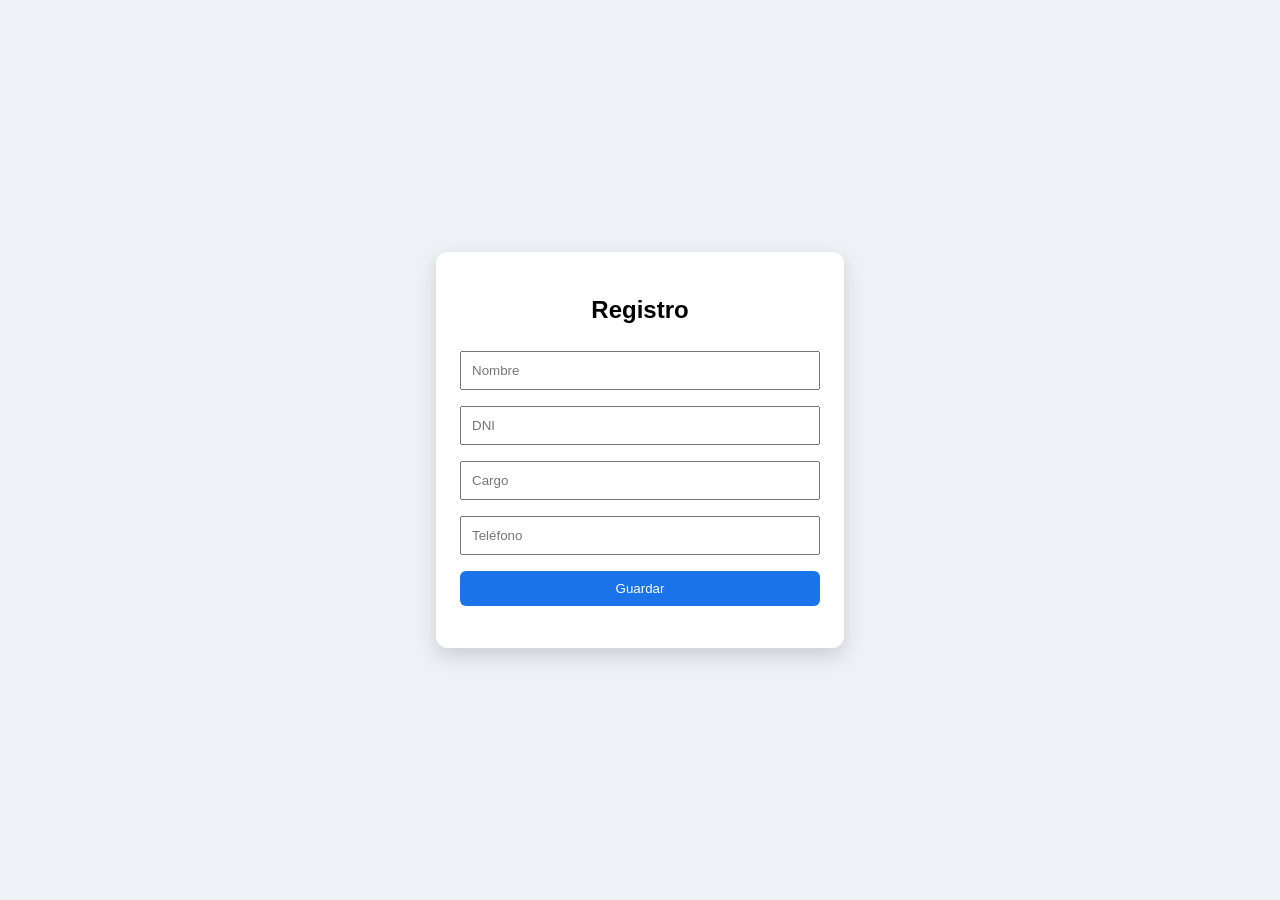
==== commit 80f9cae3: "Rename index (2).html to index.html" ====
--- a/index.html
+++ b/index.html
@@ -1,796 +1,40 @@
 <!DOCTYPE html>
-<html lang="es">
-<head>
-<meta charset="UTF-8">
-<meta name="viewport" content="width=device-width, initial-scale=1.0">
-<title>Panel de Pendientes</title>
-<link rel="preconnect" href="https://fonts.googleapis.com">
-<link href="https://fonts.googleapis.com/css2?family=Fraunces:opsz,wght@9..144,500;9..144,600;9..144,700&family=Inter:wght@400;500;600;700&family=IBM+Plex+Mono:wght@400;500;600&display=swap" rel="stylesheet">
+<html lang="es"><head><meta charset="UTF-8"><meta name="viewport" content="width=device-width,initial-scale=1">
+<title>Formulario Google Sheets</title>
 <style>
-  :root{
-    --bg:#f5f7fb;
-    --bg-band:#eef1fa;
-    --card:#ffffff;
-    --ink:#1b2033;
-    --ink-soft:#4a5169;
-    --slate-400:#7a8399;
-    --slate-500:#9aa3b5;
-    --border:#e5e8f1;
-    --border-strong:#d7dcea;
-
-    --indigo:#4f46e5;
-    --indigo-soft:#eef0fd;
-    --indigo-ink:#3730a3;
-
-    --teal:#0d9488;
-    --teal-soft:#e3f6f3;
-
-    --green:#15883f;
-    --green-soft:#e7f7ec;
-
-    --amber:#c2760a;
-    --amber-soft:#fdf1de;
-
-    --red:#d1372f;
-    --red-soft:#fdeae8;
-
-    --violet:#7c3aed;
-    --violet-soft:#f2ecfd;
-
-    --avatar-1:#4f46e5; --avatar-2:#0d9488; --avatar-3:#c2760a;
-    --avatar-4:#d1372f; --avatar-5:#7c3aed; --avatar-6:#0f766e;
-  }
-  *{box-sizing:border-box;}
-  html,body{margin:0;padding:0;}
-  body{
-    background:var(--bg);
-    color:var(--ink);
-    font-family:'Inter',sans-serif;
-    min-height:100vh;
-    -webkit-font-smoothing:antialiased;
-  }
-  ::selection{background:var(--indigo);color:#fff;}
-
-  .top-band{height:6px;background:linear-gradient(90deg,var(--indigo),var(--teal) 50%,var(--amber));}
-
-  .shell{max-width:1180px;margin:0 auto;padding:28px 20px 64px;}
-
-  header.top{
-    display:flex;justify-content:space-between;align-items:flex-end;
-    flex-wrap:wrap;gap:18px;
-    padding-bottom:22px;margin-bottom:26px;
-    border-bottom:1px solid var(--border);
-  }
-  .brand-eyebrow{
-    font-family:'IBM Plex Mono',monospace;
-    font-size:11px;letter-spacing:.18em;text-transform:uppercase;
-    color:var(--indigo);margin-bottom:8px;font-weight:600;
-  }
-  h1{
-    font-family:'Fraunces',serif;
-    font-weight:600;font-size:clamp(26px,3.4vw,38px);
-    margin:0;letter-spacing:-0.01em;color:var(--ink);
-  }
-  .clock{
-    font-family:'IBM Plex Mono',monospace;
-    text-align:right;color:var(--slate-400);font-size:13px;
-  }
-  .clock .day{color:var(--ink);font-size:15px;font-weight:600;text-transform:capitalize;}
-
-  .stats{display:flex;gap:10px;flex-wrap:wrap;margin-bottom:26px;}
-  .stat{
-    flex:1;min-width:130px;
-    background:var(--card);border:1px solid var(--border);
-    border-radius:12px;padding:14px 16px;
-    display:flex;flex-direction:column;gap:6px;
-    box-shadow:0 1px 2px rgba(20,25,50,.04);
-  }
-  .stat .num{font-family:'Fraunces',serif;font-size:26px;font-weight:600;line-height:1;}
-  .stat .lbl{font-size:11px;letter-spacing:.06em;text-transform:uppercase;color:var(--slate-400);}
-  .stat.vencidos .num{color:var(--red);}
-  .stat.hoy .num{color:var(--amber);}
-  .stat.activos .num{color:var(--indigo);}
-  .stat.completados .num{color:var(--green);}
-
-  .grid{display:grid;grid-template-columns:340px 1fr;gap:22px;align-items:start;}
-  @media (max-width:820px){.grid{grid-template-columns:1fr;}}
-
-  .panel{
-    background:var(--card);
-    border:1px solid var(--border);
-    border-radius:16px;
-    padding:22px;
-    box-shadow:0 1px 3px rgba(20,25,50,.05);
-  }
-  .panel-title{
-    font-family:'Fraunces',serif;font-weight:600;font-size:18px;
-    margin:0 0 4px;color:var(--ink);
-  }
-  .panel-sub{font-size:12.5px;color:var(--slate-400);margin:0 0 18px;line-height:1.5;}
-
-  label{
-    display:block;font-size:11px;letter-spacing:.06em;text-transform:uppercase;
-    color:var(--slate-400);margin-bottom:6px;margin-top:16px;font-weight:600;
-  }
-  label:first-of-type{margin-top:0;}
-  input[type=date], input[type=text], select, textarea{
-    width:100%;background:var(--bg);border:1px solid var(--border-strong);
-    color:var(--ink);border-radius:9px;padding:10px 12px;
-    font-family:'Inter',sans-serif;font-size:14px;
-    transition:border-color .15s ease, box-shadow .15s ease;
-  }
-  input[type=date]{font-family:'IBM Plex Mono',monospace;}
-  input::placeholder, textarea::placeholder{color:var(--slate-500);}
-  input:focus, select:focus, textarea:focus{
-    outline:none;border-color:var(--indigo);box-shadow:0 0 0 3px var(--indigo-soft);
-  }
-  textarea{resize:vertical;min-height:74px;line-height:1.4;}
-
-  .two-col{display:flex;gap:10px;}
-  .two-col > div{flex:1;min-width:0;}
-
-  .area-chips{display:flex;flex-wrap:wrap;gap:6px;margin-top:8px;}
-  .chip{
-    font-size:11.5px;padding:5px 10px;border-radius:20px;
-    border:1px solid var(--border-strong);color:var(--ink-soft);
-    cursor:pointer;background:#fff;font-family:'Inter',sans-serif;
-  }
-  .chip.active, .chip:hover{border-color:var(--teal);color:var(--teal);background:var(--teal-soft);}
-
-  .btn-primary{
-    margin-top:20px;width:100%;
-    background:var(--indigo);color:#fff;
-    border:none;border-radius:9px;padding:12px 16px;
-    font-family:'Inter',sans-serif;font-weight:600;font-size:14px;
-    cursor:pointer;transition:filter .15s ease;
-    letter-spacing:.01em;
-    box-shadow:0 2px 8px rgba(79,70,229,.28);
-  }
-  .btn-primary:hover{filter:brightness(1.06);}
-  .btn-primary:active{filter:brightness(0.95);}
-
-  .form-note{font-size:11.5px;color:var(--slate-500);margin-top:10px;line-height:1.5;}
-
-  .tabs{display:flex;gap:6px;margin-bottom:16px;flex-wrap:wrap;align-items:center;}
-  .tab{
-    font-family:'IBM Plex Mono',monospace;font-size:12px;
-    padding:8px 14px;border-radius:9px;border:1px solid var(--border);
-    background:var(--card);color:var(--slate-400);cursor:pointer;font-weight:500;
-  }
-  .tab.active{background:var(--indigo-soft);border-color:var(--indigo);color:var(--indigo-ink);}
-
-  .area-select-wrap{display:flex;align-items:center;gap:8px;margin-left:auto;}
-  .area-select-wrap select{width:auto;padding:8px 10px;font-size:12px;background:#fff;}
-
-  .rail{position:relative;padding-left:26px;}
-  .rail::before{
-    content:'';position:absolute;left:9px;top:6px;bottom:6px;width:1px;
-    background:linear-gradient(to bottom, var(--border-strong), transparent);
-  }
-  .task{
-    position:relative;margin-bottom:14px;
-    background:var(--card);border:1px solid var(--border);
-    border-radius:14px;padding:16px 18px;
-    box-shadow:0 1px 2px rgba(20,25,50,.04);
-  }
-  .task::before{
-    content:'';position:absolute;left:-26px;top:22px;
-    width:11px;height:11px;border-radius:50%;
-    background:#fff;border:2px solid var(--slate-500);
-  }
-  .task.estado-vencido::before{background:var(--red);border-color:var(--red);box-shadow:0 0 0 4px var(--red-soft);}
-  .task.estado-hoy::before{background:var(--amber);border-color:var(--amber);box-shadow:0 0 0 4px var(--amber-soft);}
-  .task.estado-completado::before{background:var(--green);border-color:var(--green);}
-  .task.estado-activo::before{background:#fff;border-color:var(--slate-400);}
-  .task.estado-completado{opacity:.72;background:var(--bg-band);}
-
-  .task-top{display:flex;justify-content:space-between;gap:12px;align-items:flex-start;flex-wrap:wrap;}
-  .task-meta{display:flex;align-items:center;gap:10px;flex-wrap:wrap;}
-  .date-chip{
-    font-family:'IBM Plex Mono',monospace;font-size:12px;font-weight:600;
-    color:var(--ink);background:var(--bg);border:1px solid var(--border-strong);
-    border-radius:7px;padding:4px 9px;white-space:nowrap;
-  }
-  .area-tag{
-    font-size:11px;letter-spacing:.04em;text-transform:uppercase;font-weight:600;
-    color:var(--teal);background:var(--teal-soft);border:1px solid transparent;
-    border-radius:20px;padding:4px 10px;
-  }
-  .resp-chip{display:flex;align-items:center;gap:6px;font-size:12px;color:var(--ink-soft);}
-  .avatar{
-    width:20px;height:20px;border-radius:50%;color:#fff;font-size:10.5px;font-weight:700;
-    display:flex;align-items:center;justify-content:center;font-family:'Inter',sans-serif;flex:none;
-  }
-  .badge{
-    font-family:'IBM Plex Mono',monospace;font-size:10.5px;letter-spacing:.08em;
-    text-transform:uppercase;padding:3px 8px;border-radius:6px;font-weight:700;
-  }
-  .badge.vencido{background:var(--red-soft);color:var(--red);}
-  .badge.hoy{background:var(--amber-soft);color:var(--amber);}
-  .badge.completado{background:var(--green-soft);color:var(--green);}
-  .badge.reprogramado{background:var(--violet-soft);color:var(--violet);}
-
-  .task-text{margin:12px 0 0;font-size:14.5px;line-height:1.5;color:var(--ink-soft);}
-  .task.estado-completado .task-text{text-decoration:line-through;text-decoration-color:var(--slate-500);}
-
-  .solucion-box{
-    margin-top:10px;padding:10px 12px;background:var(--green-soft);border-radius:9px;
-    font-size:12.5px;color:#0f5c2c;line-height:1.5;
-  }
-  .solucion-box b{font-family:'IBM Plex Mono',monospace;font-size:10.5px;letter-spacing:.06em;text-transform:uppercase;display:block;margin-bottom:3px;}
-
-  .task-actions{display:flex;gap:8px;margin-top:14px;flex-wrap:wrap;}
-  .action-btn{
-    display:inline-flex;align-items:center;gap:6px;
-    font-family:'Inter',sans-serif;font-size:12.5px;font-weight:600;
-    border-radius:8px;padding:7px 12px;cursor:pointer;border:1px solid var(--border-strong);
-    background:#fff;color:var(--ink-soft);transition:all .15s ease;
-  }
-  .action-btn:hover{border-color:var(--indigo);color:var(--indigo);}
-  .action-btn.done{border-color:var(--green);color:var(--green);}
-  .action-btn.done:hover{background:var(--green-soft);}
-  .action-btn.postpone{border-color:var(--amber);color:var(--amber);}
-  .action-btn.postpone:hover{background:var(--amber-soft);}
-  .action-btn.undo{border-color:var(--slate-500);}
-  .action-btn.delete{color:var(--red);}
-  .action-btn.delete:hover{background:var(--red-soft);border-color:var(--red);}
-
-  .history{margin-top:10px;font-size:11px;color:var(--slate-500);font-family:'IBM Plex Mono',monospace;}
-
-  .edit-box{
-    margin-top:14px;padding:14px;border-radius:11px;
-    background:var(--bg);border:1px dashed var(--border-strong);
-  }
-  .edit-box .row{display:flex;gap:10px;flex-wrap:wrap;}
-  .edit-box .row > div{flex:1;min-width:160px;}
-  .edit-actions{display:flex;gap:8px;margin-top:12px;}
-  .save-btn{background:var(--amber);color:#fff;border:none;border-radius:8px;padding:8px 14px;font-weight:600;font-size:12.5px;cursor:pointer;}
-  .cancel-btn{background:transparent;color:var(--slate-400);border:1px solid var(--border-strong);border-radius:8px;padding:8px 14px;font-size:12.5px;cursor:pointer;}
-
-  .empty{
-    text-align:center;padding:60px 20px;color:var(--slate-500);
-    border:1px dashed var(--border-strong);border-radius:14px;background:var(--card);
-  }
-  .empty .big{font-family:'Fraunces',serif;font-size:18px;color:var(--ink-soft);margin-bottom:6px;}
-
-  #toast-wrap{position:fixed;top:18px;right:18px;z-index:999;display:flex;flex-direction:column;gap:10px;max-width:320px;}
-  .toast{
-    background:#fff;border:1px solid var(--border);border-left:4px solid var(--indigo);border-radius:11px;
-    padding:14px 16px;box-shadow:0 10px 28px rgba(30,35,70,.14);
-    animation:slidein .25s ease;
-  }
-  .toast .t-title{font-family:'IBM Plex Mono',monospace;font-size:10.5px;letter-spacing:.1em;color:var(--indigo);text-transform:uppercase;margin-bottom:4px;font-weight:700;}
-  .toast .t-body{font-size:13px;color:var(--ink);line-height:1.4;}
-  @keyframes slidein{from{transform:translateX(20px);opacity:0;}to{transform:translateX(0);opacity:1;}}
-
-  .notif-banner{
-    display:flex;align-items:center;justify-content:space-between;gap:12px;
-    background:var(--indigo-soft);border:1px solid #d9d5fb;border-radius:12px;
-    padding:10px 14px;margin-bottom:18px;font-size:12.5px;color:var(--indigo-ink);
-  }
-  .notif-banner button{
-    background:var(--indigo);border:none;color:#fff;flex:none;
-    border-radius:7px;padding:7px 14px;font-size:12px;cursor:pointer;font-family:'Inter',sans-serif;font-weight:600;
-  }
-
-  /* ---------- MODAL ---------- */
-  .modal-overlay{
-    position:fixed;inset:0;background:rgba(27,32,51,.45);
-    display:none;align-items:center;justify-content:center;z-index:1000;padding:20px;
-  }
-  .modal-overlay.open{display:flex;}
-  .modal-box{
-    background:#fff;border-radius:16px;max-width:440px;width:100%;
-    padding:26px;box-shadow:0 24px 60px rgba(20,25,50,.25);
-  }
-  .modal-eyebrow{font-family:'IBM Plex Mono',monospace;font-size:10.5px;letter-spacing:.1em;text-transform:uppercase;color:var(--green);font-weight:700;margin-bottom:6px;}
-  .modal-title{font-family:'Fraunces',serif;font-size:20px;font-weight:600;margin:0 0 6px;color:var(--ink);}
-  .modal-sub{font-size:13px;color:var(--slate-400);margin:0 0 16px;line-height:1.5;}
-  .modal-box textarea{min-height:90px;}
-  .modal-actions{display:flex;flex-direction:column;gap:8px;margin-top:16px;}
-  .modal-btn-primary{
-    background:var(--green);color:#fff;border:none;border-radius:9px;padding:12px 16px;
-    font-weight:600;font-size:14px;cursor:pointer;font-family:'Inter',sans-serif;
-  }
-  .modal-btn-secondary{
-    background:#fff;color:var(--ink-soft);border:1px solid var(--border-strong);border-radius:9px;
-    padding:11px 16px;font-weight:600;font-size:13.5px;cursor:pointer;font-family:'Inter',sans-serif;
-  }
-  .modal-btn-cancel{
-    background:transparent;color:var(--slate-400);border:none;padding:8px;font-size:12.5px;
-    cursor:pointer;font-family:'Inter',sans-serif;text-align:center;
-  }
-</style>
-</head>
-<body>
-<div class="top-band"></div>
-<div id="toast-wrap"></div>
-
-<!-- COMPLETION MODAL -->
-<div class="modal-overlay" id="modal-overlay">
-  <div class="modal-box">
-    <div class="modal-eyebrow">Marcar como realizado</div>
-    <p class="modal-title">¿Cómo se le dio solución?</p>
-    <p class="modal-sub">Es opcional. Puedes describirlo brevemente o simplemente omitir este paso.</p>
-    <textarea id="modal-solucion" placeholder="Ej. Se coordinó con el proveedor y se cerró el contrato…"></textarea>
-    <div class="modal-actions">
-      <button class="modal-btn-primary" id="modal-guardar">Guardar y marcar como realizado</button>
-      <button class="modal-btn-secondary" id="modal-omitir">Omitir y marcar como realizado</button>
-      <button class="modal-btn-cancel" id="modal-cancelar">Cancelar</button>
-    </div>
-  </div>
+body{font-family:Arial,sans-serif;background:#eef2f7;display:flex;justify-content:center;align-items:center;height:100vh;margin:0}
+.card{background:#fff;padding:24px;border-radius:12px;box-shadow:0 8px 20px rgba(0,0,0,.15);width:360px}
+h2{text-align:center}input,button{width:100%;padding:10px;margin:8px 0;box-sizing:border-box}
+button{background:#1a73e8;color:#fff;border:none;border-radius:6px;cursor:pointer}
+#msg{text-align:center;margin-top:10px}
+</style></head><body>
+<div class="card">
+<h2>Registro</h2>
+<form id="f">
+<input id="nombre" placeholder="Nombre" required>
+<input id="dni" placeholder="DNI" required>
+<input id="cargo" placeholder="Cargo">
+<input id="telefono" placeholder="Teléfono">
+<button>Guardar</button>
+</form>
+<div id="msg"></div>
 </div>
-
-<div class="shell">
-  <header class="top">
-    <div>
-      <div class="brand-eyebrow">Agenda gerencial · control de pendientes</div>
-      <h1>Panel de Pendientes</h1>
-    </div>
-    <div class="clock">
-      <div class="day" id="clock-day">—</div>
-      <div id="clock-time">—</div>
-    </div>
-  </header>
-
-  <div id="notif-banner-slot"></div>
-
-  <div class="stats">
-    <div class="stat activos"><div class="num" id="st-activos">0</div><div class="lbl">Activos</div></div>
-    <div class="stat hoy"><div class="num" id="st-hoy">0</div><div class="lbl">Vencen hoy</div></div>
-    <div class="stat vencidos"><div class="num" id="st-vencidos">0</div><div class="lbl">Vencidos</div></div>
-    <div class="stat completados"><div class="num" id="st-completados">0</div><div class="lbl">Completados</div></div>
-  </div>
-
-  <div class="grid">
-    <!-- FORM -->
-    <div class="panel">
-      <p class="panel-title">Registrar nuevo pendiente</p>
-      <p class="panel-sub">Cárgalo a la agenda. Se ordenará automáticamente por fecha y se avisará cuando venza.</p>
-
-      <label for="f-fecha">Fecha límite</label>
-      <input type="date" id="f-fecha">
-
-      <div class="two-col">
-        <div>
-          <label for="f-area">Área</label>
-          <input type="text" id="f-area" placeholder="Ej. Operaciones" list="area-list">
-          <datalist id="area-list"></datalist>
-        </div>
-        <div>
-          <label for="f-resp">Jefe / Responsable</label>
-          <input type="text" id="f-resp" placeholder="Ej. María Torres" list="resp-list">
-          <datalist id="resp-list"></datalist>
-        </div>
-      </div>
-      <div class="area-chips" id="area-chips"></div>
-
-      <label for="f-texto">Pendiente</label>
-      <textarea id="f-texto" placeholder="Describe la tarea a realizar…"></textarea>
-
-      <button class="btn-primary" id="btn-registrar">Registrar pendiente</button>
-      <p class="form-note" id="notif-status">Verificando permisos de notificación…</p>
-    </div>
-
-    <!-- LIST -->
-    <div>
-      <div class="tabs">
-        <button class="tab active" data-filter="todos">Todos</button>
-        <button class="tab" data-filter="activos">Activos</button>
-        <button class="tab" data-filter="vencidos">Vencidos</button>
-        <button class="tab" data-filter="hoy">Hoy</button>
-        <button class="tab" data-filter="completados">Completados</button>
-        <div class="area-select-wrap">
-          <select id="area-filter"><option value="">Todas las áreas</option></select>
-        </div>
-      </div>
-
-      <div class="rail" id="task-list"></div>
-    </div>
-  </div>
-</div>
-
 <script>
-(function(){
-  const AREAS_SUGERIDAS = ["Dirección","Ventas","Operaciones","Finanzas","RRHH","Logística","Marketing"];
-  const STORAGE_KEY = "pendientes:v2";
-  const NOTIF_KEY = "notificados:v2";
-  const AVATAR_COLORS = ["var(--avatar-1)","var(--avatar-2)","var(--avatar-3)","var(--avatar-4)","var(--avatar-5)","var(--avatar-6)"];
-
-  let tasks = [];
-  let notified = {};
-  let currentFilter = "todos";
-  let currentArea = "";
-  let editingId = null;
-  let completingId = null;
-
-  const $ = (id) => document.getElementById(id);
-
-  function todayStr(){ return new Date().toISOString().slice(0,10); }
-
-  function fmtDate(dateStr){
-    const [y,m,d] = dateStr.split('-').map(Number);
-    const dt = new Date(y, m-1, d);
-    const weekday = dt.toLocaleDateString('es-ES',{weekday:'short'}).replace('.','');
-    const day = String(d).padStart(2,'0');
-    const month = dt.toLocaleDateString('es-ES',{month:'short'}).replace('.','');
-    return {top:`${day} ${month}`, sub: weekday};
-  }
-
-  function estadoDe(t){
-    if(t.estado === 'completado') return 'completado';
-    if(t.fecha < todayStr()) return 'vencido';
-    if(t.fecha === todayStr()) return 'hoy';
-    return 'activo';
-  }
-
-  function uid(){ return 'p' + Date.now().toString(36) + Math.random().toString(36).slice(2,7); }
-
-  function avatarColor(name){
-    let h = 0;
-    for(let i=0;i<name.length;i++) h = (h*31 + name.charCodeAt(i)) >>> 0;
-    return AVATAR_COLORS[h % AVATAR_COLORS.length];
-  }
-  function initials(name){
-    const parts = name.trim().split(/\s+/).filter(Boolean);
-    if(parts.length===0) return '?';
-    if(parts.length===1) return parts[0][0].toUpperCase();
-    return (parts[0][0]+parts[1][0]).toUpperCase();
-  }
-
-  // ---------- STORAGE ----------
-  async function loadTasks(){
-    try{
-      const res = await window.storage.get(STORAGE_KEY, true);
-      tasks = res && res.value ? JSON.parse(res.value) : [];
-    }catch(e){ tasks = []; }
-    try{
-      const res2 = await window.storage.get(NOTIF_KEY, true);
-      notified = res2 && res2.value ? JSON.parse(res2.value) : {};
-    }catch(e){ notified = {}; }
-  }
-  async function saveTasks(){
-    try{ await window.storage.set(STORAGE_KEY, JSON.stringify(tasks), true); }
-    catch(e){ toast('Error de guardado','No se pudo guardar en el almacenamiento.'); }
-  }
-  async function saveNotified(){
-    try{ await window.storage.set(NOTIF_KEY, JSON.stringify(notified), true); }catch(e){}
-  }
-
-  function tickClock(){
-    const d = new Date();
-    $('clock-day').textContent = d.toLocaleDateString('es-ES',{weekday:'long', day:'numeric', month:'long'});
-    $('clock-time').textContent = d.toLocaleTimeString('es-ES',{hour:'2-digit',minute:'2-digit'});
-  }
-
-  function renderAreaChips(){
-    const wrap = $('area-chips');
-    wrap.innerHTML = '';
-    AREAS_SUGERIDAS.forEach(a=>{
-      const b = document.createElement('button');
-      b.type='button'; b.className='chip'; b.textContent = a;
-      b.onclick = ()=>{ $('f-area').value = a; };
-      wrap.appendChild(b);
-    });
-    const dl = $('area-list');
-    dl.innerHTML = AREAS_SUGERIDAS.map(a=>`<option value="${a}">`).join('');
-  }
-
-  function refreshFilterOptions(){
-    const sel = $('area-filter');
-    const current = sel.value;
-    const areas = Array.from(new Set(tasks.map(t=>t.area).filter(Boolean))).sort();
-    sel.innerHTML = '<option value="">Todas las áreas</option>' + areas.map(a=>`<option value="${a}">${a}</option>`).join('');
-    sel.value = areas.includes(current) ? current : '';
-
-    const resps = Array.from(new Set(tasks.map(t=>t.responsable).filter(Boolean))).sort();
-    $('resp-list').innerHTML = resps.map(r=>`<option value="${r}">`).join('');
-  }
-
-  function toast(title, body){
-    const wrap = $('toast-wrap');
-    const el = document.createElement('div');
-    el.className='toast';
-    el.innerHTML = `<div class="t-title">${title}</div><div class="t-body">${body}</div>`;
-    wrap.appendChild(el);
-    setTimeout(()=>{ el.style.transition='opacity .3s'; el.style.opacity='0'; setTimeout(()=>el.remove(),300); }, 5000);
-  }
-
-  async function setupNotifications(){
-    const statusEl = $('notif-status');
-    if(!('Notification' in window)){
-      statusEl.textContent = 'Este navegador no admite notificaciones del sistema. Los avisos se mostrarán aquí en pantalla mientras la agenda esté abierta.';
-      renderNotifBanner(false); return;
-    }
-    if(Notification.permission === 'granted'){
-      statusEl.textContent = 'Notificaciones activas mientras esta pestaña esté abierta.';
-      renderNotifBanner(false);
-    } else if (Notification.permission === 'denied'){
-      statusEl.textContent = 'Notificaciones bloqueadas. Los avisos se mostrarán igual en pantalla.';
-      renderNotifBanner(false);
-    } else {
-      statusEl.textContent = 'Activa las notificaciones para recibir avisos cuando llegue la fecha.';
-      renderNotifBanner(true);
-    }
-  }
-
-  function renderNotifBanner(showButton){
-    const slot = $('notif-banner-slot');
-    if(!showButton){ slot.innerHTML=''; return; }
-    slot.innerHTML = `<div class="notif-banner">
-      <span>Los avisos funcionan mientras esta pestaña esté abierta en tu navegador — no llegan como notificación push con la app cerrada. Actívalos para verlos apenas venza un pendiente.</span>
-      <button id="btn-activar-notif">Activar avisos</button>
-    </div>`;
-    $('btn-activar-notif').onclick = async ()=>{ try{ await Notification.requestPermission(); setupNotifications(); }catch(e){} };
-  }
-
-  function checkDueNotifications(){
-    const today = todayStr();
-    tasks.forEach(t=>{
-      if(t.estado === 'completado') return;
-      if(t.fecha === today && notified[t.id] !== today){
-        notified[t.id] = today;
-        fireNotification(t);
-      }
-    });
-    saveNotified();
-  }
-
-  function fireNotification(t){
-    toast('Pendiente vence hoy', `[${t.area || 'General'}] ${t.texto}`);
-    if('Notification' in window && Notification.permission === 'granted'){
-      try{ new Notification('Pendiente gerencial — vence hoy', { body: `${t.area ? '['+t.area+'] ' : ''}${t.texto}` }); }catch(e){}
-    }
-  }
-
-  // ---------- CRUD ----------
-  async function registrar(){
-    const fecha = $('f-fecha').value;
-    const area = $('f-area').value.trim();
-    const responsable = $('f-resp').value.trim();
-    const texto = $('f-texto').value.trim();
-    if(!fecha || !texto){
-      toast('Faltan datos', 'Ingresa al menos la fecha y la descripción del pendiente.');
-      return;
-    }
-    tasks.push({
-      id: uid(), fecha, area, responsable, texto,
-      estado: 'pendiente', solucion: '', aplazamientos: [], createdAt: Date.now()
-    });
-    $('f-fecha').value=''; $('f-area').value=''; $('f-resp').value=''; $('f-texto').value='';
-    await saveTasks();
-    refreshFilterOptions();
-    render();
-    toast('Pendiente registrado', texto);
-  }
-
-  function abrirModalCompletar(id){
-    completingId = id;
-    $('modal-solucion').value = '';
-    $('modal-overlay').classList.add('open');
-    setTimeout(()=>$('modal-solucion').focus(), 50);
-  }
-  function cerrarModal(){ completingId = null; $('modal-overlay').classList.remove('open'); }
-
-  async function confirmarCompletar(conSolucion){
-    if(!completingId) return;
-    const t = tasks.find(x=>x.id===completingId);
-    if(!t){ cerrarModal(); return; }
-    t.estado = 'completado';
-    t.completedAt = Date.now();
-    t.solucion = conSolucion ? $('modal-solucion').value.trim() : '';
-    cerrarModal();
-    await saveTasks();
-    render();
-    toast('Pendiente realizado', t.texto);
-  }
-
-  async function reabrir(id){
-    const t = tasks.find(x=>x.id===id);
-    if(!t) return;
-    t.estado = 'pendiente'; delete t.completedAt;
-    await saveTasks();
-    render();
-  }
-
-  async function eliminar(id){
-    tasks = tasks.filter(x=>x.id!==id);
-    await saveTasks();
-    refreshFilterOptions();
-    render();
-  }
-
-  async function guardarAplazamiento(id){
-    const t = tasks.find(x=>x.id===id);
-    if(!t) return;
-    const nuevaFecha = $('edit-fecha-'+id).value;
-    const nuevoTexto = $('edit-texto-'+id).value.trim();
-    const nuevaArea = $('edit-area-'+id).value.trim();
-    const nuevoResp = $('edit-resp-'+id).value.trim();
-    if(!nuevaFecha || !nuevoTexto){
-      toast('Faltan datos','Verifica la fecha y la descripción.');
-      return;
-    }
-    if(nuevaFecha !== t.fecha){
-      t.aplazamientos.push({de: t.fecha, a: nuevaFecha, fecha: Date.now()});
-    }
-    t.fecha = nuevaFecha; t.texto = nuevoTexto; t.area = nuevaArea; t.responsable = nuevoResp;
-    editingId = null;
-    await saveTasks();
-    refreshFilterOptions();
-    render();
-    toast('Pendiente reprogramado', `Nueva fecha: ${nuevaFecha}`);
-  }
-
-  // ---------- RENDER ----------
-  function computeStats(){
-    let activos=0, hoy=0, vencidos=0, completados=0;
-    tasks.forEach(t=>{
-      const e = estadoDe(t);
-      if(e==='completado') completados++;
-      else if(e==='vencido') vencidos++;
-      else if(e==='hoy') hoy++;
-      else activos++;
-    });
-    $('st-activos').textContent = activos+hoy+vencidos;
-    $('st-hoy').textContent = hoy;
-    $('st-vencidos').textContent = vencidos;
-    $('st-completados').textContent = completados;
-  }
-
-  function filteredTasks(){
-    return tasks.filter(t=>{
-      const e = estadoDe(t);
-      if(currentArea && t.area !== currentArea) return false;
-      if(currentFilter==='todos') return true;
-      if(currentFilter==='activos') return e==='activo' || e==='hoy';
-      if(currentFilter==='vencidos') return e==='vencido';
-      if(currentFilter==='hoy') return e==='hoy';
-      if(currentFilter==='completados') return e==='completado';
-      return true;
-    }).sort((a,b)=>{
-      if(a.estado==='completado' && b.estado!=='completado') return 1;
-      if(b.estado==='completado' && a.estado!=='completado') return -1;
-      return a.fecha.localeCompare(b.fecha);
-    });
-  }
-
-  function render(){
-    computeStats();
-    const list = $('task-list');
-    const items = filteredTasks();
-    if(items.length===0){
-      list.innerHTML = `<div class="empty"><div class="big">Sin pendientes aquí</div>Registra uno nuevo o cambia de filtro.</div>`;
-      return;
-    }
-    list.innerHTML = items.map(t=>renderTask(t)).join('');
-
-    items.forEach(t=>{
-      const done = document.getElementById('act-done-'+t.id);
-      if(done) done.onclick = ()=>abrirModalCompletar(t.id);
-      const undo = document.getElementById('act-undo-'+t.id);
-      if(undo) undo.onclick = ()=>reabrir(t.id);
-      const del = document.getElementById('act-del-'+t.id);
-      if(del) del.onclick = ()=>{ if(confirm('¿Eliminar este pendiente definitivamente?')) eliminar(t.id); };
-      const postpone = document.getElementById('act-postpone-'+t.id);
-      if(postpone) postpone.onclick = ()=>{ editingId = (editingId===t.id) ? null : t.id; render(); };
-      const save = document.getElementById('save-'+t.id);
-      if(save) save.onclick = ()=>guardarAplazamiento(t.id);
-      const cancel = document.getElementById('cancel-'+t.id);
-      if(cancel) cancel.onclick = ()=>{ editingId=null; render(); };
-    });
-  }
-
-  function renderTask(t){
-    const e = estadoDe(t);
-    const d = fmtDate(t.fecha);
-    let badge = '';
-    if(e==='vencido') badge = '<span class="badge vencido">Vencido</span>';
-    else if(e==='hoy') badge = '<span class="badge hoy">Hoy</span>';
-    else if(e==='completado') badge = '<span class="badge completado">Realizado</span>';
-    const repBadge = t.aplazamientos.length>0 ? `<span class="badge reprogramado">Reprogramado ×${t.aplazamientos.length}</span>` : '';
-
-    let actions = '';
-    if(e==='completado'){
-      actions = `<button class="action-btn undo" id="act-undo-${t.id}">↺ Reabrir</button>
-                 <button class="action-btn delete" id="act-del-${t.id}">Eliminar</button>`;
-    } else {
-      actions = `<button class="action-btn done" id="act-done-${t.id}">✓ Realizado</button>
-                 <button class="action-btn postpone" id="act-postpone-${t.id}">⏳ Aplazar</button>
-                 <button class="action-btn delete" id="act-del-${t.id}">Eliminar</button>`;
-    }
-
-    let history = '';
-    if(t.aplazamientos.length>0){
-      const last = t.aplazamientos[t.aplazamientos.length-1];
-      history = `<div class="history">Última reprogramación: ${last.de} → ${last.a}</div>`;
-    }
-
-    let solucionBox = '';
-    if(e==='completado' && t.solucion){
-      solucionBox = `<div class="solucion-box"><b>Solución</b>${escapeHtml(t.solucion)}</div>`;
-    }
-
-    const respChip = t.responsable ? `<span class="resp-chip"><span class="avatar" style="background:${avatarColor(t.responsable)}">${initials(t.responsable)}</span>${escapeHtml(t.responsable)}</span>` : '';
-
-    let editBox = '';
-    if(editingId === t.id){
-      editBox = `<div class="edit-box">
-        <div class="row">
-          <div>
-            <label for="edit-fecha-${t.id}">Nueva fecha</label>
-            <input type="date" id="edit-fecha-${t.id}" value="${t.fecha}">
-          </div>
-          <div>
-            <label for="edit-area-${t.id}">Área</label>
-            <input type="text" id="edit-area-${t.id}" value="${escapeAttr(t.area)}">
-          </div>
-          <div>
-            <label for="edit-resp-${t.id}">Jefe / Responsable</label>
-            <input type="text" id="edit-resp-${t.id}" value="${escapeAttr(t.responsable)}">
-          </div>
-        </div>
-        <label for="edit-texto-${t.id}">Pendiente</label>
-        <textarea id="edit-texto-${t.id}">${escapeHtml(t.texto)}</textarea>
-        <div class="edit-actions">
-          <button class="save-btn" id="save-${t.id}">Guardar y reprogramar</button>
-          <button class="cancel-btn" id="cancel-${t.id}">Cancelar</button>
-        </div>
-      </div>`;
-    }
-
-    return `<div class="task estado-${e}">
-      <div class="task-top">
-        <div class="task-meta">
-          <span class="date-chip">${d.top}<span style="color:var(--slate-400);font-weight:400;"> · ${d.sub}</span></span>
-          ${t.area ? `<span class="area-tag">${escapeHtml(t.area)}</span>` : ''}
-          ${respChip}
-          ${badge}
-          ${repBadge}
-        </div>
-      </div>
-      <p class="task-text">${escapeHtml(t.texto)}</p>
-      ${solucionBox}
-      ${history}
-      <div class="task-actions">${actions}</div>
-      ${editBox}
-    </div>`;
-  }
-
-  function escapeHtml(s){
-    return (s||'').replace(/[&<>"']/g, m => ({'&':'&amp;','<':'&lt;','>':'&gt;','"':'&quot;',"'":'&#39;'}[m]));
-  }
-  function escapeAttr(s){ return escapeHtml(s); }
-
-  // ---------- INIT ----------
-  document.querySelectorAll('.tab').forEach(tab=>{
-    tab.onclick = ()=>{
-      document.querySelectorAll('.tab').forEach(x=>x.classList.remove('active'));
-      tab.classList.add('active');
-      currentFilter = tab.dataset.filter;
-      render();
-    };
-  });
-  $('area-filter').addEventListener('change', (e)=>{ currentArea = e.target.value; render(); });
-  $('btn-registrar').onclick = registrar;
-  $('modal-guardar').onclick = ()=>confirmarCompletar(true);
-  $('modal-omitir').onclick = ()=>confirmarCompletar(false);
-  $('modal-cancelar').onclick = cerrarModal;
-  $('modal-overlay').addEventListener('click', (e)=>{ if(e.target.id==='modal-overlay') cerrarModal(); });
-
-  async function init(){
-    renderAreaChips();
-    tickClock();
-    setInterval(tickClock, 30000);
-    await loadTasks();
-    refreshFilterOptions();
-    render();
-    await setupNotifications();
-    checkDueNotifications();
-    setInterval(checkDueNotifications, 60000);
-  }
-  init();
-})();
-</script>
-</body>
-</html>
+const SCRIPT_URL="PEGA_AQUI_TU_URL_DEL_APPS_SCRIPT";
+const f=document.getElementById("f"),msg=document.getElementById("msg");
+f.onsubmit=async(e)=>{
+e.preventDefault();
+msg.textContent="Enviando...";
+const datos={
+nombre:nombre.value,dni:dni.value,cargo:cargo.value,telefono:telefono.value
+};
+try{
+const r=await fetch(SCRIPT_URL,{method:"POST",headers:{"Content-Type":"application/json"},body:JSON.stringify(datos)});
+if(!r.ok) throw new Error();
+msg.textContent="✅ Registro guardado";
+f.reset();
+}catch(err){
+msg.textContent="❌ Error. Revisa la URL del Apps Script.";
+}
+};
+</script></body></html>
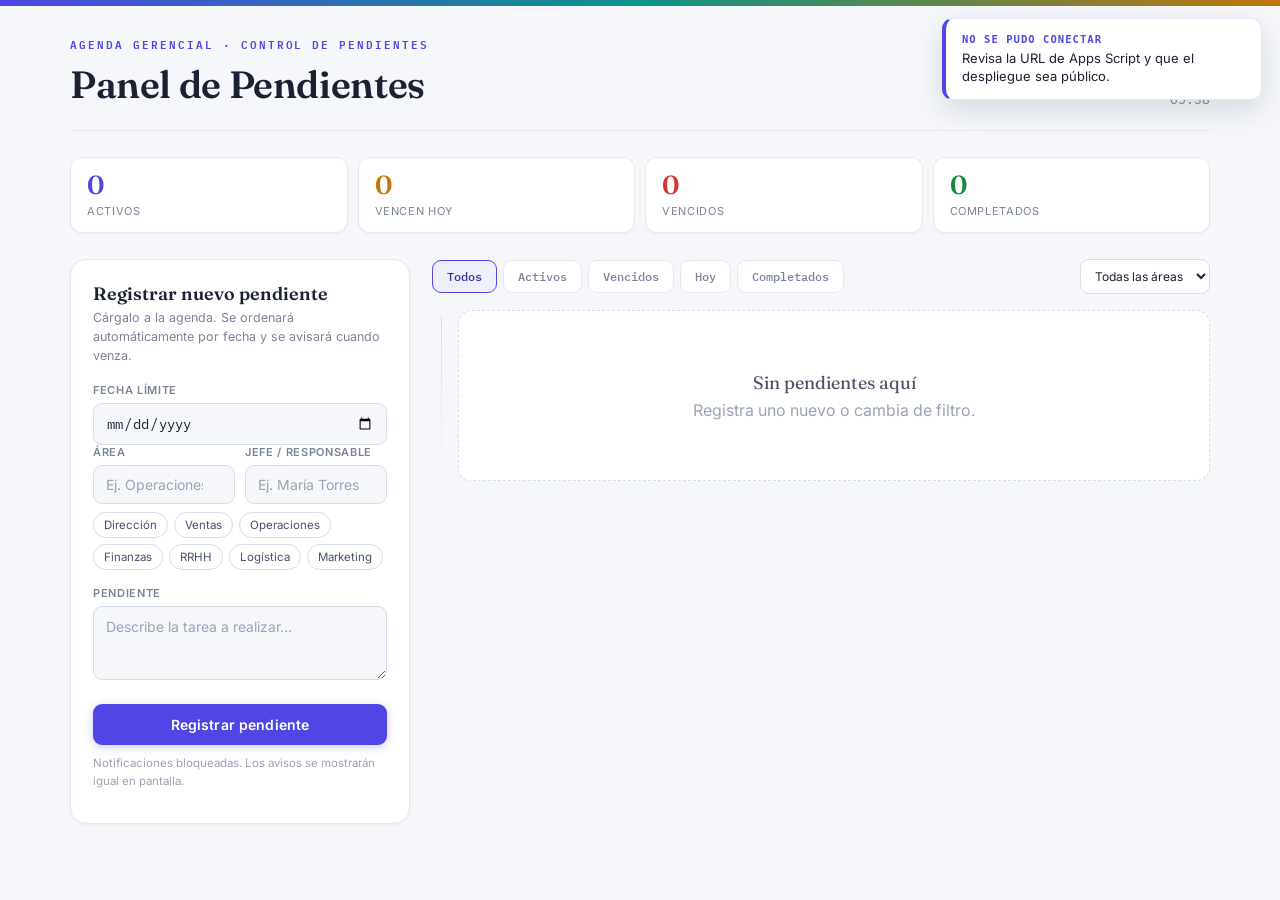
==== commit d650947a: "Rename Index.html to index.html" ====
--- a/index.html
+++ b/index.html
@@ -1,40 +1,832 @@
 <!DOCTYPE html>
-<html lang="es"><head><meta charset="UTF-8"><meta name="viewport" content="width=device-width,initial-scale=1">
-<title>Formulario Google Sheets</title>
+<html lang="es">
+<head>
+<meta charset="UTF-8">
+<meta name="viewport" content="width=device-width, initial-scale=1.0">
+<title>Panel de Pendientes</title>
+<link rel="preconnect" href="https://fonts.googleapis.com">
+<link href="https://fonts.googleapis.com/css2?family=Fraunces:opsz,wght@9..144,500;9..144,600;9..144,700&family=Inter:wght@400;500;600;700&family=IBM+Plex+Mono:wght@400;500;600&display=swap" rel="stylesheet">
 <style>
-body{font-family:Arial,sans-serif;background:#eef2f7;display:flex;justify-content:center;align-items:center;height:100vh;margin:0}
-.card{background:#fff;padding:24px;border-radius:12px;box-shadow:0 8px 20px rgba(0,0,0,.15);width:360px}
-h2{text-align:center}input,button{width:100%;padding:10px;margin:8px 0;box-sizing:border-box}
-button{background:#1a73e8;color:#fff;border:none;border-radius:6px;cursor:pointer}
-#msg{text-align:center;margin-top:10px}
-</style></head><body>
-<div class="card">
-<h2>Registro</h2>
-<form id="f">
-<input id="nombre" placeholder="Nombre" required>
-<input id="dni" placeholder="DNI" required>
-<input id="cargo" placeholder="Cargo">
-<input id="telefono" placeholder="Teléfono">
-<button>Guardar</button>
-</form>
-<div id="msg"></div>
+  :root{
+    --bg:#f5f7fb;
+    --bg-band:#eef1fa;
+    --card:#ffffff;
+    --ink:#1b2033;
+    --ink-soft:#4a5169;
+    --slate-400:#7a8399;
+    --slate-500:#9aa3b5;
+    --border:#e5e8f1;
+    --border-strong:#d7dcea;
+
+    --indigo:#4f46e5;
+    --indigo-soft:#eef0fd;
+    --indigo-ink:#3730a3;
+
+    --teal:#0d9488;
+    --teal-soft:#e3f6f3;
+
+    --green:#15883f;
+    --green-soft:#e7f7ec;
+
+    --amber:#c2760a;
+    --amber-soft:#fdf1de;
+
+    --red:#d1372f;
+    --red-soft:#fdeae8;
+
+    --violet:#7c3aed;
+    --violet-soft:#f2ecfd;
+
+    --avatar-1:#4f46e5; --avatar-2:#0d9488; --avatar-3:#c2760a;
+    --avatar-4:#d1372f; --avatar-5:#7c3aed; --avatar-6:#0f766e;
+  }
+  *{box-sizing:border-box;}
+  html,body{margin:0;padding:0;}
+  body{
+    background:var(--bg);
+    color:var(--ink);
+    font-family:'Inter',sans-serif;
+    min-height:100vh;
+    -webkit-font-smoothing:antialiased;
+  }
+  ::selection{background:var(--indigo);color:#fff;}
+
+  .top-band{height:6px;background:linear-gradient(90deg,var(--indigo),var(--teal) 50%,var(--amber));}
+
+  .shell{max-width:1180px;margin:0 auto;padding:28px 20px 64px;}
+
+  header.top{
+    display:flex;justify-content:space-between;align-items:flex-end;
+    flex-wrap:wrap;gap:18px;
+    padding-bottom:22px;margin-bottom:26px;
+    border-bottom:1px solid var(--border);
+  }
+  .brand-eyebrow{
+    font-family:'IBM Plex Mono',monospace;
+    font-size:11px;letter-spacing:.18em;text-transform:uppercase;
+    color:var(--indigo);margin-bottom:8px;font-weight:600;
+  }
+  h1{
+    font-family:'Fraunces',serif;
+    font-weight:600;font-size:clamp(26px,3.4vw,38px);
+    margin:0;letter-spacing:-0.01em;color:var(--ink);
+  }
+  .clock{
+    font-family:'IBM Plex Mono',monospace;
+    text-align:right;color:var(--slate-400);font-size:13px;
+  }
+  .clock .day{color:var(--ink);font-size:15px;font-weight:600;text-transform:capitalize;}
+
+  .stats{display:flex;gap:10px;flex-wrap:wrap;margin-bottom:26px;}
+  .stat{
+    flex:1;min-width:130px;
+    background:var(--card);border:1px solid var(--border);
+    border-radius:12px;padding:14px 16px;
+    display:flex;flex-direction:column;gap:6px;
+    box-shadow:0 1px 2px rgba(20,25,50,.04);
+  }
+  .stat .num{font-family:'Fraunces',serif;font-size:26px;font-weight:600;line-height:1;}
+  .stat .lbl{font-size:11px;letter-spacing:.06em;text-transform:uppercase;color:var(--slate-400);}
+  .stat.vencidos .num{color:var(--red);}
+  .stat.hoy .num{color:var(--amber);}
+  .stat.activos .num{color:var(--indigo);}
+  .stat.completados .num{color:var(--green);}
+
+  .grid{display:grid;grid-template-columns:340px 1fr;gap:22px;align-items:start;}
+  @media (max-width:820px){.grid{grid-template-columns:1fr;}}
+
+  .panel{
+    background:var(--card);
+    border:1px solid var(--border);
+    border-radius:16px;
+    padding:22px;
+    box-shadow:0 1px 3px rgba(20,25,50,.05);
+  }
+  .panel-title{
+    font-family:'Fraunces',serif;font-weight:600;font-size:18px;
+    margin:0 0 4px;color:var(--ink);
+  }
+  .panel-sub{font-size:12.5px;color:var(--slate-400);margin:0 0 18px;line-height:1.5;}
+
+  label{
+    display:block;font-size:11px;letter-spacing:.06em;text-transform:uppercase;
+    color:var(--slate-400);margin-bottom:6px;margin-top:16px;font-weight:600;
+  }
+  label:first-of-type{margin-top:0;}
+  input[type=date], input[type=text], select, textarea{
+    width:100%;background:var(--bg);border:1px solid var(--border-strong);
+    color:var(--ink);border-radius:9px;padding:10px 12px;
+    font-family:'Inter',sans-serif;font-size:14px;
+    transition:border-color .15s ease, box-shadow .15s ease;
+  }
+  input[type=date]{font-family:'IBM Plex Mono',monospace;}
+  input::placeholder, textarea::placeholder{color:var(--slate-500);}
+  input:focus, select:focus, textarea:focus{
+    outline:none;border-color:var(--indigo);box-shadow:0 0 0 3px var(--indigo-soft);
+  }
+  textarea{resize:vertical;min-height:74px;line-height:1.4;}
+
+  .two-col{display:flex;gap:10px;}
+  .two-col > div{flex:1;min-width:0;}
+
+  .area-chips{display:flex;flex-wrap:wrap;gap:6px;margin-top:8px;}
+  .chip{
+    font-size:11.5px;padding:5px 10px;border-radius:20px;
+    border:1px solid var(--border-strong);color:var(--ink-soft);
+    cursor:pointer;background:#fff;font-family:'Inter',sans-serif;
+  }
+  .chip.active, .chip:hover{border-color:var(--teal);color:var(--teal);background:var(--teal-soft);}
+
+  .btn-primary{
+    margin-top:20px;width:100%;
+    background:var(--indigo);color:#fff;
+    border:none;border-radius:9px;padding:12px 16px;
+    font-family:'Inter',sans-serif;font-weight:600;font-size:14px;
+    cursor:pointer;transition:filter .15s ease;
+    letter-spacing:.01em;
+    box-shadow:0 2px 8px rgba(79,70,229,.28);
+  }
+  .btn-primary:hover{filter:brightness(1.06);}
+  .btn-primary:active{filter:brightness(0.95);}
+
+  .form-note{font-size:11.5px;color:var(--slate-500);margin-top:10px;line-height:1.5;}
+
+  .tabs{display:flex;gap:6px;margin-bottom:16px;flex-wrap:wrap;align-items:center;}
+  .tab{
+    font-family:'IBM Plex Mono',monospace;font-size:12px;
+    padding:8px 14px;border-radius:9px;border:1px solid var(--border);
+    background:var(--card);color:var(--slate-400);cursor:pointer;font-weight:500;
+  }
+  .tab.active{background:var(--indigo-soft);border-color:var(--indigo);color:var(--indigo-ink);}
+
+  .area-select-wrap{display:flex;align-items:center;gap:8px;margin-left:auto;}
+  .area-select-wrap select{width:auto;padding:8px 10px;font-size:12px;background:#fff;}
+
+  .rail{position:relative;padding-left:26px;}
+  .rail::before{
+    content:'';position:absolute;left:9px;top:6px;bottom:6px;width:1px;
+    background:linear-gradient(to bottom, var(--border-strong), transparent);
+  }
+  .task{
+    position:relative;margin-bottom:14px;
+    background:var(--card);border:1px solid var(--border);
+    border-radius:14px;padding:16px 18px;
+    box-shadow:0 1px 2px rgba(20,25,50,.04);
+  }
+  .task::before{
+    content:'';position:absolute;left:-26px;top:22px;
+    width:11px;height:11px;border-radius:50%;
+    background:#fff;border:2px solid var(--slate-500);
+  }
+  .task.estado-vencido::before{background:var(--red);border-color:var(--red);box-shadow:0 0 0 4px var(--red-soft);}
+  .task.estado-hoy::before{background:var(--amber);border-color:var(--amber);box-shadow:0 0 0 4px var(--amber-soft);}
+  .task.estado-completado::before{background:var(--green);border-color:var(--green);}
+  .task.estado-activo::before{background:#fff;border-color:var(--slate-400);}
+  .task.estado-completado{opacity:.72;background:var(--bg-band);}
+
+  .task-top{display:flex;justify-content:space-between;gap:12px;align-items:flex-start;flex-wrap:wrap;}
+  .task-meta{display:flex;align-items:center;gap:10px;flex-wrap:wrap;}
+  .date-chip{
+    font-family:'IBM Plex Mono',monospace;font-size:12px;font-weight:600;
+    color:var(--ink);background:var(--bg);border:1px solid var(--border-strong);
+    border-radius:7px;padding:4px 9px;white-space:nowrap;
+  }
+  .area-tag{
+    font-size:11px;letter-spacing:.04em;text-transform:uppercase;font-weight:600;
+    color:var(--teal);background:var(--teal-soft);border:1px solid transparent;
+    border-radius:20px;padding:4px 10px;
+  }
+  .resp-chip{display:flex;align-items:center;gap:6px;font-size:12px;color:var(--ink-soft);}
+  .avatar{
+    width:20px;height:20px;border-radius:50%;color:#fff;font-size:10.5px;font-weight:700;
+    display:flex;align-items:center;justify-content:center;font-family:'Inter',sans-serif;flex:none;
+  }
+  .badge{
+    font-family:'IBM Plex Mono',monospace;font-size:10.5px;letter-spacing:.08em;
+    text-transform:uppercase;padding:3px 8px;border-radius:6px;font-weight:700;
+  }
+  .badge.vencido{background:var(--red-soft);color:var(--red);}
+  .badge.hoy{background:var(--amber-soft);color:var(--amber);}
+  .badge.completado{background:var(--green-soft);color:var(--green);}
+  .badge.reprogramado{background:var(--violet-soft);color:var(--violet);}
+
+  .task-text{margin:12px 0 0;font-size:14.5px;line-height:1.5;color:var(--ink-soft);}
+  .task.estado-completado .task-text{text-decoration:line-through;text-decoration-color:var(--slate-500);}
+
+  .solucion-box{
+    margin-top:10px;padding:10px 12px;background:var(--green-soft);border-radius:9px;
+    font-size:12.5px;color:#0f5c2c;line-height:1.5;
+  }
+  .solucion-box b{font-family:'IBM Plex Mono',monospace;font-size:10.5px;letter-spacing:.06em;text-transform:uppercase;display:block;margin-bottom:3px;}
+
+  .task-actions{display:flex;gap:8px;margin-top:14px;flex-wrap:wrap;}
+  .action-btn{
+    display:inline-flex;align-items:center;gap:6px;
+    font-family:'Inter',sans-serif;font-size:12.5px;font-weight:600;
+    border-radius:8px;padding:7px 12px;cursor:pointer;border:1px solid var(--border-strong);
+    background:#fff;color:var(--ink-soft);transition:all .15s ease;
+  }
+  .action-btn:hover{border-color:var(--indigo);color:var(--indigo);}
+  .action-btn.done{border-color:var(--green);color:var(--green);}
+  .action-btn.done:hover{background:var(--green-soft);}
+  .action-btn.postpone{border-color:var(--amber);color:var(--amber);}
+  .action-btn.postpone:hover{background:var(--amber-soft);}
+  .action-btn.undo{border-color:var(--slate-500);}
+  .action-btn.delete{color:var(--red);}
+  .action-btn.delete:hover{background:var(--red-soft);border-color:var(--red);}
+
+  .history{margin-top:10px;font-size:11px;color:var(--slate-500);font-family:'IBM Plex Mono',monospace;}
+
+  .edit-box{
+    margin-top:14px;padding:14px;border-radius:11px;
+    background:var(--bg);border:1px dashed var(--border-strong);
+  }
+  .edit-box .row{display:flex;gap:10px;flex-wrap:wrap;}
+  .edit-box .row > div{flex:1;min-width:160px;}
+  .edit-actions{display:flex;gap:8px;margin-top:12px;}
+  .save-btn{background:var(--amber);color:#fff;border:none;border-radius:8px;padding:8px 14px;font-weight:600;font-size:12.5px;cursor:pointer;}
+  .cancel-btn{background:transparent;color:var(--slate-400);border:1px solid var(--border-strong);border-radius:8px;padding:8px 14px;font-size:12.5px;cursor:pointer;}
+
+  .empty{
+    text-align:center;padding:60px 20px;color:var(--slate-500);
+    border:1px dashed var(--border-strong);border-radius:14px;background:var(--card);
+  }
+  .empty .big{font-family:'Fraunces',serif;font-size:18px;color:var(--ink-soft);margin-bottom:6px;}
+
+  #toast-wrap{position:fixed;top:18px;right:18px;z-index:999;display:flex;flex-direction:column;gap:10px;max-width:320px;}
+  .toast{
+    background:#fff;border:1px solid var(--border);border-left:4px solid var(--indigo);border-radius:11px;
+    padding:14px 16px;box-shadow:0 10px 28px rgba(30,35,70,.14);
+    animation:slidein .25s ease;
+  }
+  .toast .t-title{font-family:'IBM Plex Mono',monospace;font-size:10.5px;letter-spacing:.1em;color:var(--indigo);text-transform:uppercase;margin-bottom:4px;font-weight:700;}
+  .toast .t-body{font-size:13px;color:var(--ink);line-height:1.4;}
+  @keyframes slidein{from{transform:translateX(20px);opacity:0;}to{transform:translateX(0);opacity:1;}}
+
+  .notif-banner{
+    display:flex;align-items:center;justify-content:space-between;gap:12px;
+    background:var(--indigo-soft);border:1px solid #d9d5fb;border-radius:12px;
+    padding:10px 14px;margin-bottom:18px;font-size:12.5px;color:var(--indigo-ink);
+  }
+  .notif-banner button{
+    background:var(--indigo);border:none;color:#fff;flex:none;
+    border-radius:7px;padding:7px 14px;font-size:12px;cursor:pointer;font-family:'Inter',sans-serif;font-weight:600;
+  }
+
+  /* ---------- MODAL ---------- */
+  .modal-overlay{
+    position:fixed;inset:0;background:rgba(27,32,51,.45);
+    display:none;align-items:center;justify-content:center;z-index:1000;padding:20px;
+  }
+  .modal-overlay.open{display:flex;}
+  .modal-box{
+    background:#fff;border-radius:16px;max-width:440px;width:100%;
+    padding:26px;box-shadow:0 24px 60px rgba(20,25,50,.25);
+  }
+  .modal-eyebrow{font-family:'IBM Plex Mono',monospace;font-size:10.5px;letter-spacing:.1em;text-transform:uppercase;color:var(--green);font-weight:700;margin-bottom:6px;}
+  .modal-title{font-family:'Fraunces',serif;font-size:20px;font-weight:600;margin:0 0 6px;color:var(--ink);}
+  .modal-sub{font-size:13px;color:var(--slate-400);margin:0 0 16px;line-height:1.5;}
+  .modal-box textarea{min-height:90px;}
+  .modal-actions{display:flex;flex-direction:column;gap:8px;margin-top:16px;}
+  .modal-btn-primary{
+    background:var(--green);color:#fff;border:none;border-radius:9px;padding:12px 16px;
+    font-weight:600;font-size:14px;cursor:pointer;font-family:'Inter',sans-serif;
+  }
+  .modal-btn-secondary{
+    background:#fff;color:var(--ink-soft);border:1px solid var(--border-strong);border-radius:9px;
+    padding:11px 16px;font-weight:600;font-size:13.5px;cursor:pointer;font-family:'Inter',sans-serif;
+  }
+  .modal-btn-cancel{
+    background:transparent;color:var(--slate-400);border:none;padding:8px;font-size:12.5px;
+    cursor:pointer;font-family:'Inter',sans-serif;text-align:center;
+  }
+</style>
+</head>
+<body>
+<div class="top-band"></div>
+<div id="toast-wrap"></div>
+
+<!-- COMPLETION MODAL -->
+<div class="modal-overlay" id="modal-overlay">
+  <div class="modal-box">
+    <div class="modal-eyebrow">Marcar como realizado</div>
+    <p class="modal-title">¿Cómo se le dio solución?</p>
+    <p class="modal-sub">Es opcional. Puedes describirlo brevemente o simplemente omitir este paso.</p>
+    <textarea id="modal-solucion" placeholder="Ej. Se coordinó con el proveedor y se cerró el contrato…"></textarea>
+    <div class="modal-actions">
+      <button class="modal-btn-primary" id="modal-guardar">Guardar y marcar como realizado</button>
+      <button class="modal-btn-secondary" id="modal-omitir">Omitir y marcar como realizado</button>
+      <button class="modal-btn-cancel" id="modal-cancelar">Cancelar</button>
+    </div>
+  </div>
 </div>
+
+<div class="shell">
+  <header class="top">
+    <div>
+      <div class="brand-eyebrow">Agenda gerencial · control de pendientes</div>
+      <h1>Panel de Pendientes</h1>
+    </div>
+    <div class="clock">
+      <div class="day" id="clock-day">—</div>
+      <div id="clock-time">—</div>
+    </div>
+  </header>
+
+  <div id="notif-banner-slot"></div>
+
+  <div class="stats">
+    <div class="stat activos"><div class="num" id="st-activos">0</div><div class="lbl">Activos</div></div>
+    <div class="stat hoy"><div class="num" id="st-hoy">0</div><div class="lbl">Vencen hoy</div></div>
+    <div class="stat vencidos"><div class="num" id="st-vencidos">0</div><div class="lbl">Vencidos</div></div>
+    <div class="stat completados"><div class="num" id="st-completados">0</div><div class="lbl">Completados</div></div>
+  </div>
+
+  <div class="grid">
+    <!-- FORM -->
+    <div class="panel">
+      <p class="panel-title">Registrar nuevo pendiente</p>
+      <p class="panel-sub">Cárgalo a la agenda. Se ordenará automáticamente por fecha y se avisará cuando venza.</p>
+
+      <label for="f-fecha">Fecha límite</label>
+      <input type="date" id="f-fecha">
+
+      <div class="two-col">
+        <div>
+          <label for="f-area">Área</label>
+          <input type="text" id="f-area" placeholder="Ej. Operaciones" list="area-list">
+          <datalist id="area-list"></datalist>
+        </div>
+        <div>
+          <label for="f-resp">Jefe / Responsable</label>
+          <input type="text" id="f-resp" placeholder="Ej. María Torres" list="resp-list">
+          <datalist id="resp-list"></datalist>
+        </div>
+      </div>
+      <div class="area-chips" id="area-chips"></div>
+
+      <label for="f-texto">Pendiente</label>
+      <textarea id="f-texto" placeholder="Describe la tarea a realizar…"></textarea>
+
+      <button class="btn-primary" id="btn-registrar">Registrar pendiente</button>
+      <p class="form-note" id="notif-status">Verificando permisos de notificación…</p>
+    </div>
+
+    <!-- LIST -->
+    <div>
+      <div class="tabs">
+        <button class="tab active" data-filter="todos">Todos</button>
+        <button class="tab" data-filter="activos">Activos</button>
+        <button class="tab" data-filter="vencidos">Vencidos</button>
+        <button class="tab" data-filter="hoy">Hoy</button>
+        <button class="tab" data-filter="completados">Completados</button>
+        <div class="area-select-wrap">
+          <select id="area-filter"><option value="">Todas las áreas</option></select>
+        </div>
+      </div>
+
+      <div class="rail" id="task-list"></div>
+    </div>
+  </div>
+</div>
+
 <script>
-const SCRIPT_URL="PEGA_AQUI_TU_URL_DEL_APPS_SCRIPT";
-const f=document.getElementById("f"),msg=document.getElementById("msg");
-f.onsubmit=async(e)=>{
-e.preventDefault();
-msg.textContent="Enviando...";
-const datos={
-nombre:nombre.value,dni:dni.value,cargo:cargo.value,telefono:telefono.value
-};
-try{
-const r=await fetch(SCRIPT_URL,{method:"POST",headers:{"Content-Type":"application/json"},body:JSON.stringify(datos)});
-if(!r.ok) throw new Error();
-msg.textContent="✅ Registro guardado";
-f.reset();
-}catch(err){
-msg.textContent="❌ Error. Revisa la URL del Apps Script.";
-}
-};
-</script></body></html>
+(function(){
+  // ⚠️ PEGA AQUÍ LA URL DE TU APLICACIÓN WEB DE APPS SCRIPT (paso 6 del Code.gs)
+  const WEBAPP_URL = "https://script.google.com/macros/s/AKfycbykmY-eoKFFo9rEONj8oRHOLObeaChyHrZ9evfuGy88Hw9Rfd6PiVwSnn11uLV29JAz/exec";
+
+  const AREAS_SUGERIDAS = ["Dirección","Ventas","Operaciones","Finanzas","RRHH","Logística","Marketing"];
+  const AVATAR_COLORS = ["var(--avatar-1)","var(--avatar-2)","var(--avatar-3)","var(--avatar-4)","var(--avatar-5)","var(--avatar-6)"];
+  const REFRESH_MS = 20000; // cada cuánto se sincroniza con la hoja para ver cambios de otros usuarios
+
+  let tasks = [];
+  let notified = {}; // solo en memoria de esta sesión, no se guarda en la hoja
+  let currentFilter = "todos";
+  let currentArea = "";
+  let editingId = null;
+  let completingId = null;
+
+  const $ = (id) => document.getElementById(id);
+
+  function todayStr(){ return new Date().toISOString().slice(0,10); }
+
+  function fmtDate(dateStr){
+    const [y,m,d] = dateStr.split('-').map(Number);
+    const dt = new Date(y, m-1, d);
+    const weekday = dt.toLocaleDateString('es-ES',{weekday:'short'}).replace('.','');
+    const day = String(d).padStart(2,'0');
+    const month = dt.toLocaleDateString('es-ES',{month:'short'}).replace('.','');
+    return {top:`${day} ${month}`, sub: weekday};
+  }
+
+  function estadoDe(t){
+    if(t.estado === 'completado') return 'completado';
+    if(t.fecha < todayStr()) return 'vencido';
+    if(t.fecha === todayStr()) return 'hoy';
+    return 'activo';
+  }
+
+  function uid(){ return 'p' + Date.now().toString(36) + Math.random().toString(36).slice(2,7); }
+
+  function avatarColor(name){
+    let h = 0;
+    for(let i=0;i<name.length;i++) h = (h*31 + name.charCodeAt(i)) >>> 0;
+    return AVATAR_COLORS[h % AVATAR_COLORS.length];
+  }
+  function initials(name){
+    const parts = name.trim().split(/\s+/).filter(Boolean);
+    if(parts.length===0) return '?';
+    if(parts.length===1) return parts[0][0].toUpperCase();
+    return (parts[0][0]+parts[1][0]).toUpperCase();
+  }
+
+  // ---------- STORAGE (Google Sheets vía Apps Script) ----------
+  let isSyncing = false;
+
+  async function loadTasks(silent){
+    if(WEBAPP_URL.indexOf('PON_AQUI') === 0){
+      if(!silent) toast('Falta configurar', 'Pega la URL de tu Apps Script en la constante WEBAPP_URL del código.');
+      return;
+    }
+    try{
+      const res = await fetch(WEBAPP_URL, {method:'GET'});
+      const data = await res.json();
+      if(data.ok){ tasks = data.tasks || []; }
+      else if(!silent){ toast('Error al leer la hoja', data.error || 'Respuesta inválida.'); }
+    }catch(e){
+      if(!silent) toast('No se pudo conectar', 'Revisa la URL de Apps Script y que el despliegue sea público.');
+    }
+  }
+
+  // Sobreescribe toda la hoja con el estado actual de "tasks".
+  // Se llama después de cada acción (registrar, completar, aplazar, eliminar).
+  async function saveTasks(){
+    if(WEBAPP_URL.indexOf('PON_AQUI') === 0){
+      toast('Falta configurar', 'Pega la URL de tu Apps Script en la constante WEBAPP_URL del código.');
+      return;
+    }
+    isSyncing = true;
+    try{
+      const res = await fetch(WEBAPP_URL, {
+        method:'POST',
+        headers:{'Content-Type':'text/plain;charset=utf-8'}, // evita el preflight CORS
+        body: JSON.stringify({action:'sync', tasks})
+      });
+      const data = await res.json();
+      if(data.ok && data.tasks){ tasks = data.tasks; }
+      else if(!data.ok){ toast('Error al guardar', data.error || 'La hoja no confirmó el guardado.'); }
+    }catch(e){
+      toast('No se pudo guardar', 'Revisa tu conexión o la configuración de Apps Script.');
+    }finally{
+      isSyncing = false;
+    }
+  }
+
+  // Refresco periódico para ver cambios hechos por otras personas con el mismo link
+  function startAutoRefresh(){
+    setInterval(async ()=>{
+      if(isSyncing || editingId || completingId) return; // no interrumpir si alguien está editando
+      await loadTasks(true);
+      refreshFilterOptions();
+      render();
+      checkDueNotifications();
+    }, REFRESH_MS);
+  }
+
+  function tickClock(){
+    const d = new Date();
+    $('clock-day').textContent = d.toLocaleDateString('es-ES',{weekday:'long', day:'numeric', month:'long'});
+    $('clock-time').textContent = d.toLocaleTimeString('es-ES',{hour:'2-digit',minute:'2-digit'});
+  }
+
+  function renderAreaChips(){
+    const wrap = $('area-chips');
+    wrap.innerHTML = '';
+    AREAS_SUGERIDAS.forEach(a=>{
+      const b = document.createElement('button');
+      b.type='button'; b.className='chip'; b.textContent = a;
+      b.onclick = ()=>{ $('f-area').value = a; };
+      wrap.appendChild(b);
+    });
+    const dl = $('area-list');
+    dl.innerHTML = AREAS_SUGERIDAS.map(a=>`<option value="${a}">`).join('');
+  }
+
+  function refreshFilterOptions(){
+    const sel = $('area-filter');
+    const current = sel.value;
+    const areas = Array.from(new Set(tasks.map(t=>t.area).filter(Boolean))).sort();
+    sel.innerHTML = '<option value="">Todas las áreas</option>' + areas.map(a=>`<option value="${a}">${a}</option>`).join('');
+    sel.value = areas.includes(current) ? current : '';
+
+    const resps = Array.from(new Set(tasks.map(t=>t.responsable).filter(Boolean))).sort();
+    $('resp-list').innerHTML = resps.map(r=>`<option value="${r}">`).join('');
+  }
+
+  function toast(title, body){
+    const wrap = $('toast-wrap');
+    const el = document.createElement('div');
+    el.className='toast';
+    el.innerHTML = `<div class="t-title">${title}</div><div class="t-body">${body}</div>`;
+    wrap.appendChild(el);
+    setTimeout(()=>{ el.style.transition='opacity .3s'; el.style.opacity='0'; setTimeout(()=>el.remove(),300); }, 5000);
+  }
+
+  async function setupNotifications(){
+    const statusEl = $('notif-status');
+    if(!('Notification' in window)){
+      statusEl.textContent = 'Este navegador no admite notificaciones del sistema. Los avisos se mostrarán aquí en pantalla mientras la agenda esté abierta.';
+      renderNotifBanner(false); return;
+    }
+    if(Notification.permission === 'granted'){
+      statusEl.textContent = 'Notificaciones activas mientras esta pestaña esté abierta.';
+      renderNotifBanner(false);
+    } else if (Notification.permission === 'denied'){
+      statusEl.textContent = 'Notificaciones bloqueadas. Los avisos se mostrarán igual en pantalla.';
+      renderNotifBanner(false);
+    } else {
+      statusEl.textContent = 'Activa las notificaciones para recibir avisos cuando llegue la fecha.';
+      renderNotifBanner(true);
+    }
+  }
+
+  function renderNotifBanner(showButton){
+    const slot = $('notif-banner-slot');
+    if(!showButton){ slot.innerHTML=''; return; }
+    slot.innerHTML = `<div class="notif-banner">
+      <span>Los avisos funcionan mientras esta pestaña esté abierta en tu navegador — no llegan como notificación push con la app cerrada. Actívalos para verlos apenas venza un pendiente.</span>
+      <button id="btn-activar-notif">Activar avisos</button>
+    </div>`;
+    $('btn-activar-notif').onclick = async ()=>{ try{ await Notification.requestPermission(); setupNotifications(); }catch(e){} };
+  }
+
+  function checkDueNotifications(){
+    const today = todayStr();
+    tasks.forEach(t=>{
+      if(t.estado === 'completado') return;
+      if(t.fecha === today && notified[t.id] !== today){
+        notified[t.id] = today;
+        fireNotification(t);
+      }
+    });
+  }
+
+  function fireNotification(t){
+    toast('Pendiente vence hoy', `[${t.area || 'General'}] ${t.texto}`);
+    if('Notification' in window && Notification.permission === 'granted'){
+      try{ new Notification('Pendiente gerencial — vence hoy', { body: `${t.area ? '['+t.area+'] ' : ''}${t.texto}` }); }catch(e){}
+    }
+  }
+
+  // ---------- CRUD ----------
+  async function registrar(){
+    const fecha = $('f-fecha').value;
+    const area = $('f-area').value.trim();
+    const responsable = $('f-resp').value.trim();
+    const texto = $('f-texto').value.trim();
+    if(!fecha || !texto){
+      toast('Faltan datos', 'Ingresa al menos la fecha y la descripción del pendiente.');
+      return;
+    }
+    tasks.push({
+      id: uid(), fecha, area, responsable, texto,
+      estado: 'pendiente', solucion: '', aplazamientos: [], createdAt: Date.now()
+    });
+    $('f-fecha').value=''; $('f-area').value=''; $('f-resp').value=''; $('f-texto').value='';
+    await saveTasks();
+    refreshFilterOptions();
+    render();
+    toast('Pendiente registrado', texto);
+  }
+
+  function abrirModalCompletar(id){
+    completingId = id;
+    $('modal-solucion').value = '';
+    $('modal-overlay').classList.add('open');
+    setTimeout(()=>$('modal-solucion').focus(), 50);
+  }
+  function cerrarModal(){ completingId = null; $('modal-overlay').classList.remove('open'); }
+
+  async function confirmarCompletar(conSolucion){
+    if(!completingId) return;
+    const t = tasks.find(x=>x.id===completingId);
+    if(!t){ cerrarModal(); return; }
+    t.estado = 'completado';
+    t.completedAt = Date.now();
+    t.solucion = conSolucion ? $('modal-solucion').value.trim() : '';
+    cerrarModal();
+    await saveTasks();
+    render();
+    toast('Pendiente realizado', t.texto);
+  }
+
+  async function reabrir(id){
+    const t = tasks.find(x=>x.id===id);
+    if(!t) return;
+    t.estado = 'pendiente'; delete t.completedAt;
+    await saveTasks();
+    render();
+  }
+
+  async function eliminar(id){
+    tasks = tasks.filter(x=>x.id!==id);
+    await saveTasks();
+    refreshFilterOptions();
+    render();
+  }
+
+  async function guardarAplazamiento(id){
+    const t = tasks.find(x=>x.id===id);
+    if(!t) return;
+    const nuevaFecha = $('edit-fecha-'+id).value;
+    const nuevoTexto = $('edit-texto-'+id).value.trim();
+    const nuevaArea = $('edit-area-'+id).value.trim();
+    const nuevoResp = $('edit-resp-'+id).value.trim();
+    if(!nuevaFecha || !nuevoTexto){
+      toast('Faltan datos','Verifica la fecha y la descripción.');
+      return;
+    }
+    if(nuevaFecha !== t.fecha){
+      t.aplazamientos.push({de: t.fecha, a: nuevaFecha, fecha: Date.now()});
+    }
+    t.fecha = nuevaFecha; t.texto = nuevoTexto; t.area = nuevaArea; t.responsable = nuevoResp;
+    editingId = null;
+    await saveTasks();
+    refreshFilterOptions();
+    render();
+    toast('Pendiente reprogramado', `Nueva fecha: ${nuevaFecha}`);
+  }
+
+  // ---------- RENDER ----------
+  function computeStats(){
+    let activos=0, hoy=0, vencidos=0, completados=0;
+    tasks.forEach(t=>{
+      const e = estadoDe(t);
+      if(e==='completado') completados++;
+      else if(e==='vencido') vencidos++;
+      else if(e==='hoy') hoy++;
+      else activos++;
+    });
+    $('st-activos').textContent = activos+hoy+vencidos;
+    $('st-hoy').textContent = hoy;
+    $('st-vencidos').textContent = vencidos;
+    $('st-completados').textContent = completados;
+  }
+
+  function filteredTasks(){
+    return tasks.filter(t=>{
+      const e = estadoDe(t);
+      if(currentArea && t.area !== currentArea) return false;
+      if(currentFilter==='todos') return true;
+      if(currentFilter==='activos') return e==='activo' || e==='hoy';
+      if(currentFilter==='vencidos') return e==='vencido';
+      if(currentFilter==='hoy') return e==='hoy';
+      if(currentFilter==='completados') return e==='completado';
+      return true;
+    }).sort((a,b)=>{
+      if(a.estado==='completado' && b.estado!=='completado') return 1;
+      if(b.estado==='completado' && a.estado!=='completado') return -1;
+      return a.fecha.localeCompare(b.fecha);
+    });
+  }
+
+  function render(){
+    computeStats();
+    const list = $('task-list');
+    const items = filteredTasks();
+    if(items.length===0){
+      list.innerHTML = `<div class="empty"><div class="big">Sin pendientes aquí</div>Registra uno nuevo o cambia de filtro.</div>`;
+      return;
+    }
+    list.innerHTML = items.map(t=>renderTask(t)).join('');
+
+    items.forEach(t=>{
+      const done = document.getElementById('act-done-'+t.id);
+      if(done) done.onclick = ()=>abrirModalCompletar(t.id);
+      const undo = document.getElementById('act-undo-'+t.id);
+      if(undo) undo.onclick = ()=>reabrir(t.id);
+      const del = document.getElementById('act-del-'+t.id);
+      if(del) del.onclick = ()=>{ if(confirm('¿Eliminar este pendiente definitivamente?')) eliminar(t.id); };
+      const postpone = document.getElementById('act-postpone-'+t.id);
+      if(postpone) postpone.onclick = ()=>{ editingId = (editingId===t.id) ? null : t.id; render(); };
+      const save = document.getElementById('save-'+t.id);
+      if(save) save.onclick = ()=>guardarAplazamiento(t.id);
+      const cancel = document.getElementById('cancel-'+t.id);
+      if(cancel) cancel.onclick = ()=>{ editingId=null; render(); };
+    });
+  }
+
+  function renderTask(t){
+    const e = estadoDe(t);
+    const d = fmtDate(t.fecha);
+    let badge = '';
+    if(e==='vencido') badge = '<span class="badge vencido">Vencido</span>';
+    else if(e==='hoy') badge = '<span class="badge hoy">Hoy</span>';
+    else if(e==='completado') badge = '<span class="badge completado">Realizado</span>';
+    const repBadge = t.aplazamientos.length>0 ? `<span class="badge reprogramado">Reprogramado ×${t.aplazamientos.length}</span>` : '';
+
+    let actions = '';
+    if(e==='completado'){
+      actions = `<button class="action-btn undo" id="act-undo-${t.id}">↺ Reabrir</button>
+                 <button class="action-btn delete" id="act-del-${t.id}">Eliminar</button>`;
+    } else {
+      actions = `<button class="action-btn done" id="act-done-${t.id}">✓ Realizado</button>
+                 <button class="action-btn postpone" id="act-postpone-${t.id}">⏳ Aplazar</button>
+                 <button class="action-btn delete" id="act-del-${t.id}">Eliminar</button>`;
+    }
+
+    let history = '';
+    if(t.aplazamientos.length>0){
+      const last = t.aplazamientos[t.aplazamientos.length-1];
+      history = `<div class="history">Última reprogramación: ${last.de} → ${last.a}</div>`;
+    }
+
+    let solucionBox = '';
+    if(e==='completado' && t.solucion){
+      solucionBox = `<div class="solucion-box"><b>Solución</b>${escapeHtml(t.solucion)}</div>`;
+    }
+
+    const respChip = t.responsable ? `<span class="resp-chip"><span class="avatar" style="background:${avatarColor(t.responsable)}">${initials(t.responsable)}</span>${escapeHtml(t.responsable)}</span>` : '';
+
+    let editBox = '';
+    if(editingId === t.id){
+      editBox = `<div class="edit-box">
+        <div class="row">
+          <div>
+            <label for="edit-fecha-${t.id}">Nueva fecha</label>
+            <input type="date" id="edit-fecha-${t.id}" value="${t.fecha}">
+          </div>
+          <div>
+            <label for="edit-area-${t.id}">Área</label>
+            <input type="text" id="edit-area-${t.id}" value="${escapeAttr(t.area)}">
+          </div>
+          <div>
+            <label for="edit-resp-${t.id}">Jefe / Responsable</label>
+            <input type="text" id="edit-resp-${t.id}" value="${escapeAttr(t.responsable)}">
+          </div>
+        </div>
+        <label for="edit-texto-${t.id}">Pendiente</label>
+        <textarea id="edit-texto-${t.id}">${escapeHtml(t.texto)}</textarea>
+        <div class="edit-actions">
+          <button class="save-btn" id="save-${t.id}">Guardar y reprogramar</button>
+          <button class="cancel-btn" id="cancel-${t.id}">Cancelar</button>
+        </div>
+      </div>`;
+    }
+
+    return `<div class="task estado-${e}">
+      <div class="task-top">
+        <div class="task-meta">
+          <span class="date-chip">${d.top}<span style="color:var(--slate-400);font-weight:400;"> · ${d.sub}</span></span>
+          ${t.area ? `<span class="area-tag">${escapeHtml(t.area)}</span>` : ''}
+          ${respChip}
+          ${badge}
+          ${repBadge}
+        </div>
+      </div>
+      <p class="task-text">${escapeHtml(t.texto)}</p>
+      ${solucionBox}
+      ${history}
+      <div class="task-actions">${actions}</div>
+      ${editBox}
+    </div>`;
+  }
+
+  function escapeHtml(s){
+    return (s||'').replace(/[&<>"']/g, m => ({'&':'&amp;','<':'&lt;','>':'&gt;','"':'&quot;',"'":'&#39;'}[m]));
+  }
+  function escapeAttr(s){ return escapeHtml(s); }
+
+  // ---------- INIT ----------
+  document.querySelectorAll('.tab').forEach(tab=>{
+    tab.onclick = ()=>{
+      document.querySelectorAll('.tab').forEach(x=>x.classList.remove('active'));
+      tab.classList.add('active');
+      currentFilter = tab.dataset.filter;
+      render();
+    };
+  });
+  $('area-filter').addEventListener('change', (e)=>{ currentArea = e.target.value; render(); });
+  $('btn-registrar').onclick = registrar;
+  $('modal-guardar').onclick = ()=>confirmarCompletar(true);
+  $('modal-omitir').onclick = ()=>confirmarCompletar(false);
+  $('modal-cancelar').onclick = cerrarModal;
+  $('modal-overlay').addEventListener('click', (e)=>{ if(e.target.id==='modal-overlay') cerrarModal(); });
+
+  async function init(){
+    renderAreaChips();
+    tickClock();
+    setInterval(tickClock, 30000);
+    await loadTasks();
+    refreshFilterOptions();
+    render();
+    await setupNotifications();
+    checkDueNotifications();
+    setInterval(checkDueNotifications, 60000);
+    startAutoRefresh();
+  }
+  init();
+})();
+</script>
+</body>
+</html>
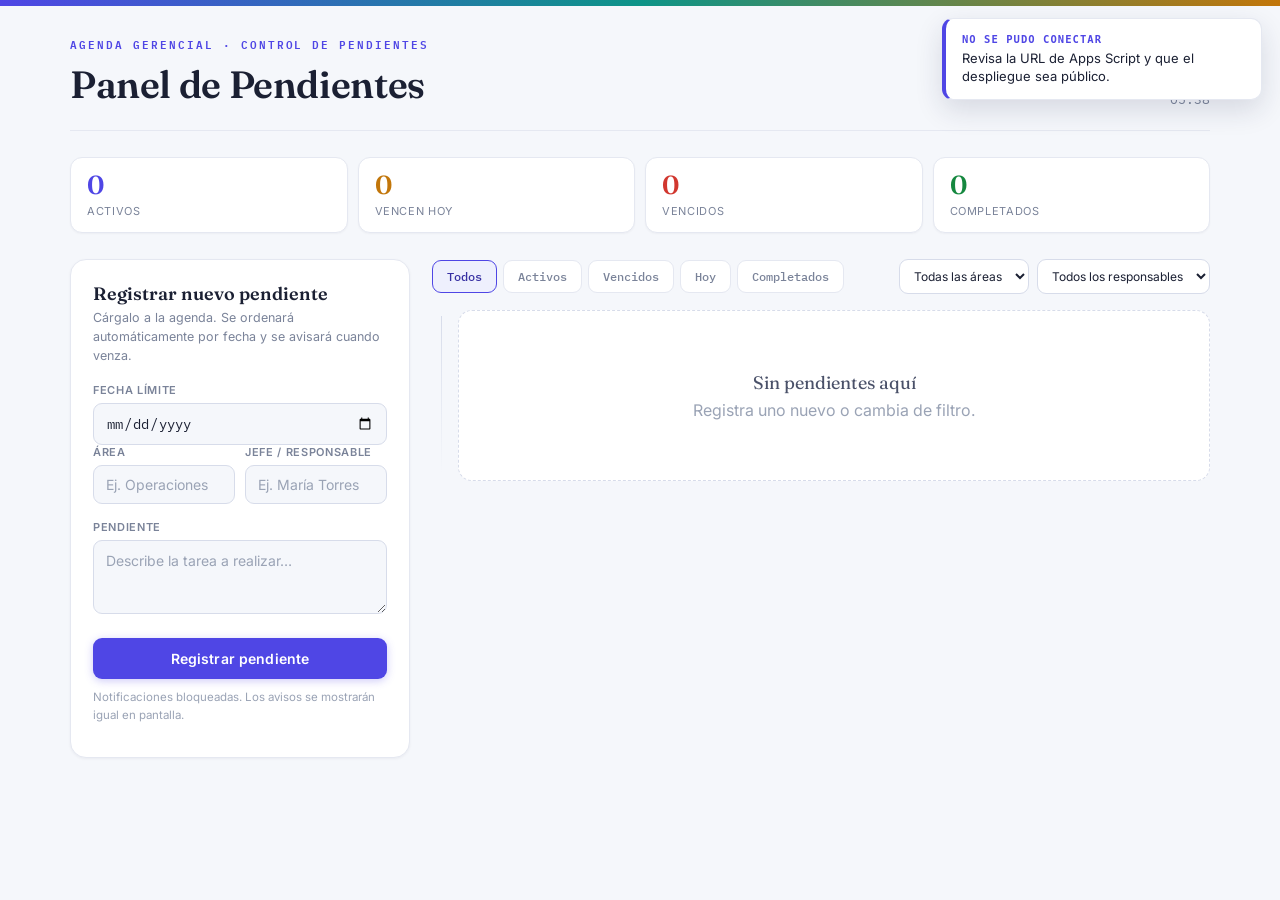
==== commit 19f76818: "Rename agenda-sheets (2).html to index.html" ====
--- a/index.html
+++ b/index.html
@@ -363,7 +363,6 @@
           <datalist id="resp-list"></datalist>
         </div>
       </div>
-      <div class="area-chips" id="area-chips"></div>
 
       <label for="f-texto">Pendiente</label>
       <textarea id="f-texto" placeholder="Describe la tarea a realizar…"></textarea>
@@ -382,12 +381,14 @@
         <button class="tab" data-filter="completados">Completados</button>
         <div class="area-select-wrap">
           <select id="area-filter"><option value="">Todas las áreas</option></select>
+          <select id="resp-filter"><option value="">Todos los responsables</option></select>
         </div>
       </div>
 
       <div class="rail" id="task-list"></div>
     </div>
   </div>
+
 </div>
 
 <script>
@@ -395,7 +396,6 @@
   // ⚠️ PEGA AQUÍ LA URL DE TU APLICACIÓN WEB DE APPS SCRIPT (paso 6 del Code.gs)
   const WEBAPP_URL = "https://script.google.com/macros/s/AKfycbykmY-eoKFFo9rEONj8oRHOLObeaChyHrZ9evfuGy88Hw9Rfd6PiVwSnn11uLV29JAz/exec";
 
-  const AREAS_SUGERIDAS = ["Dirección","Ventas","Operaciones","Finanzas","RRHH","Logística","Marketing"];
   const AVATAR_COLORS = ["var(--avatar-1)","var(--avatar-2)","var(--avatar-3)","var(--avatar-4)","var(--avatar-5)","var(--avatar-6)"];
   const REFRESH_MS = 20000; // cada cuánto se sincroniza con la hoja para ver cambios de otros usuarios
 
@@ -403,6 +403,7 @@
   let notified = {}; // solo en memoria de esta sesión, no se guarda en la hoja
   let currentFilter = "todos";
   let currentArea = "";
+  let currentResp = "";
   let editingId = null;
   let completingId = null;
 
@@ -499,19 +500,6 @@
     $('clock-time').textContent = d.toLocaleTimeString('es-ES',{hour:'2-digit',minute:'2-digit'});
   }
 
-  function renderAreaChips(){
-    const wrap = $('area-chips');
-    wrap.innerHTML = '';
-    AREAS_SUGERIDAS.forEach(a=>{
-      const b = document.createElement('button');
-      b.type='button'; b.className='chip'; b.textContent = a;
-      b.onclick = ()=>{ $('f-area').value = a; };
-      wrap.appendChild(b);
-    });
-    const dl = $('area-list');
-    dl.innerHTML = AREAS_SUGERIDAS.map(a=>`<option value="${a}">`).join('');
-  }
-
   function refreshFilterOptions(){
     const sel = $('area-filter');
     const current = sel.value;
@@ -521,6 +509,11 @@
 
     const resps = Array.from(new Set(tasks.map(t=>t.responsable).filter(Boolean))).sort();
     $('resp-list').innerHTML = resps.map(r=>`<option value="${r}">`).join('');
+
+    const respSel = $('resp-filter');
+    const currentResp2 = respSel.value;
+    respSel.innerHTML = '<option value="">Todos los responsables</option>' + resps.map(r=>`<option value="${r}">${r}</option>`).join('');
+    respSel.value = resps.includes(currentResp2) ? currentResp2 : '';
   }
 
   function toast(title, body){
@@ -677,6 +670,7 @@
     return tasks.filter(t=>{
       const e = estadoDe(t);
       if(currentArea && t.area !== currentArea) return false;
+      if(currentResp && t.responsable !== currentResp) return false;
       if(currentFilter==='todos') return true;
       if(currentFilter==='activos') return e==='activo' || e==='hoy';
       if(currentFilter==='vencidos') return e==='vencido';
@@ -807,6 +801,7 @@
     };
   });
   $('area-filter').addEventListener('change', (e)=>{ currentArea = e.target.value; render(); });
+  $('resp-filter').addEventListener('change', (e)=>{ currentResp = e.target.value; render(); });
   $('btn-registrar').onclick = registrar;
   $('modal-guardar').onclick = ()=>confirmarCompletar(true);
   $('modal-omitir').onclick = ()=>confirmarCompletar(false);
@@ -814,7 +809,6 @@
   $('modal-overlay').addEventListener('click', (e)=>{ if(e.target.id==='modal-overlay') cerrarModal(); });
 
   async function init(){
-    renderAreaChips();
     tickClock();
     setInterval(tickClock, 30000);
     await loadTasks();
